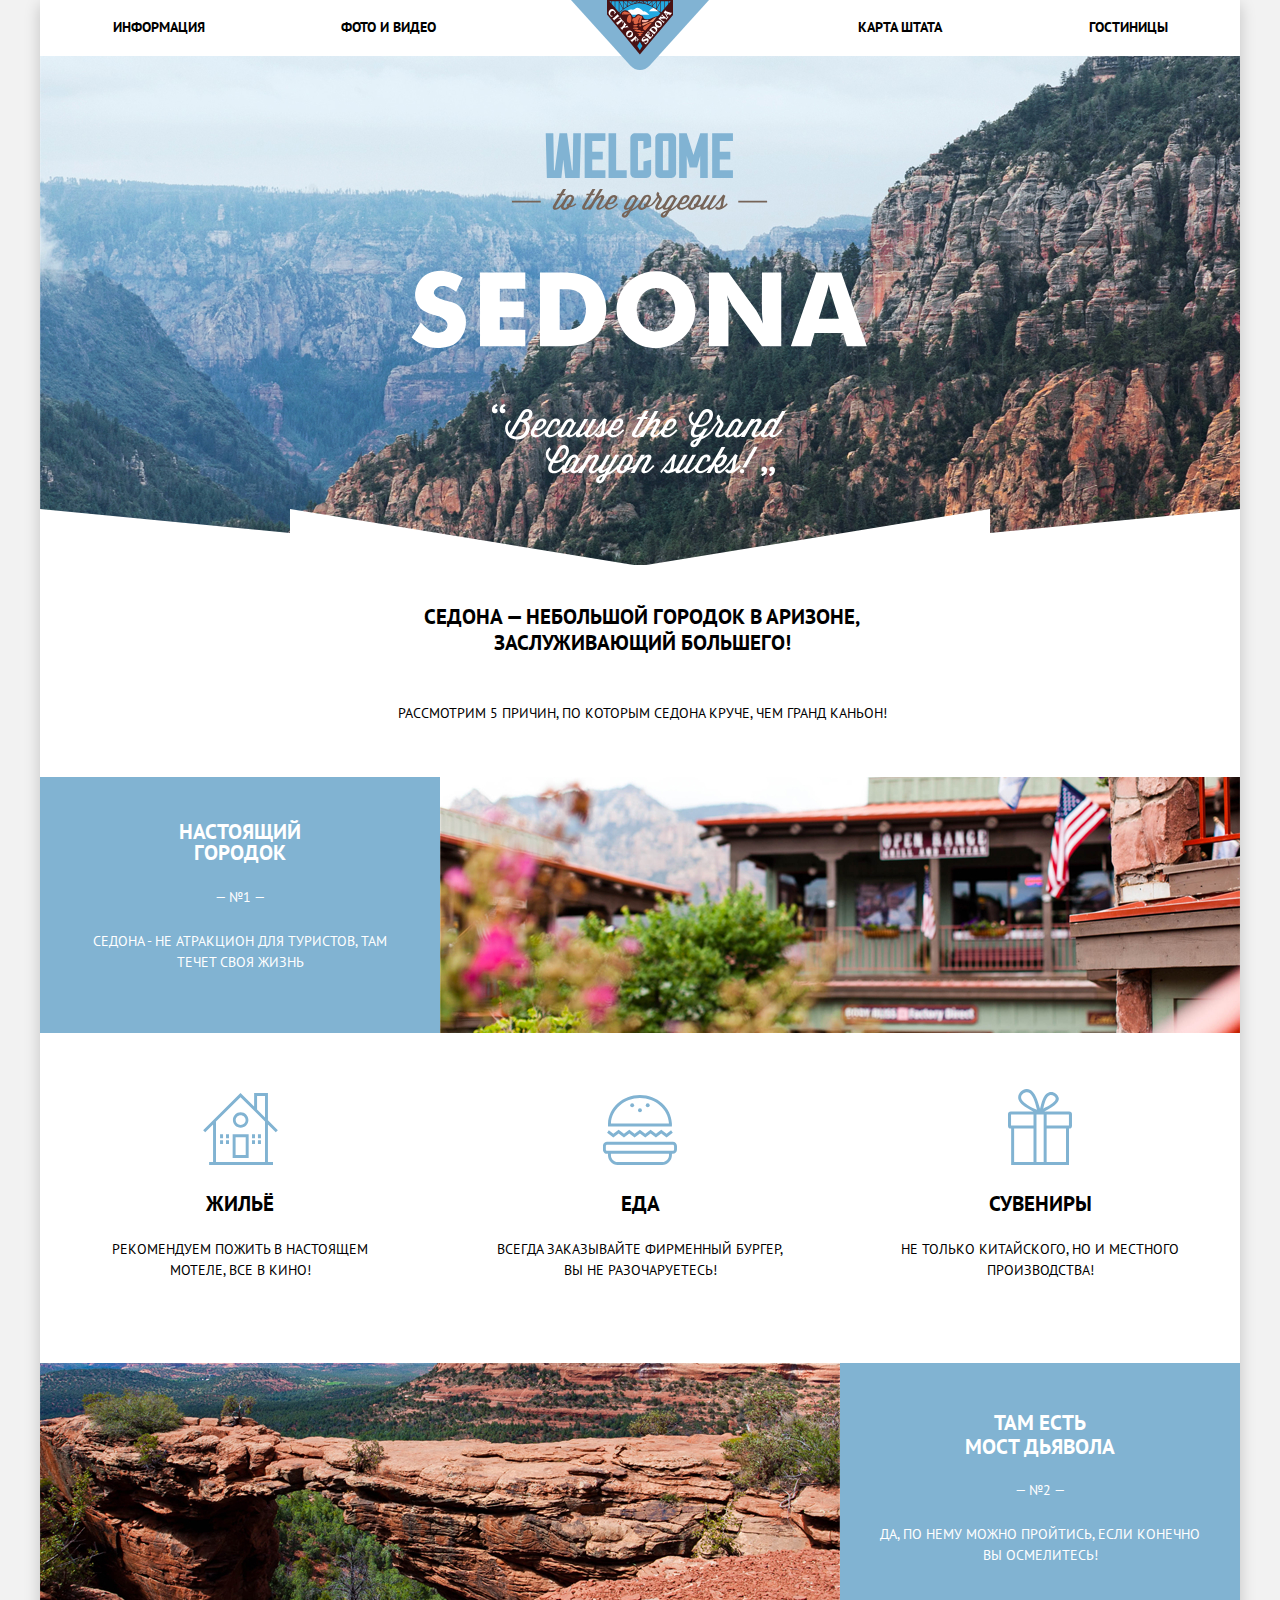
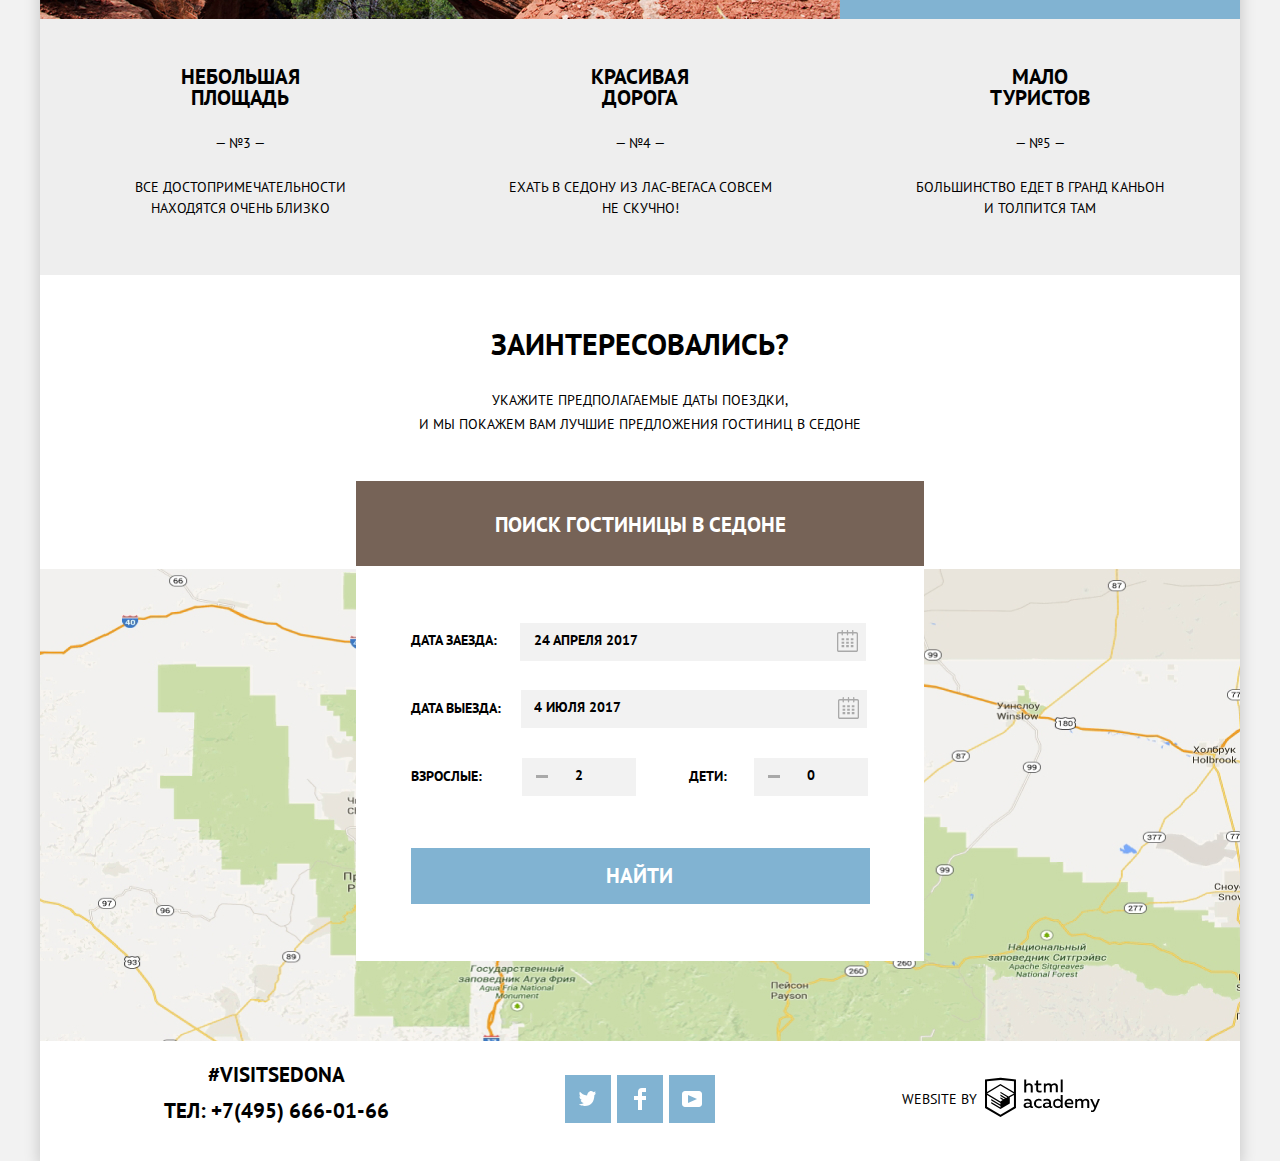
==== index.html @ 22a8b90f "14.07 zashitniy" ====
<!DOCTYPE html>
<html class="page" lang="ru">

<head>
  <meta charset="utf-8">
  <title>HTML Academy: Седона</title>
  <link href="https://fonts.googleapis.com/css2?family=PT+Sans:wght@400;700&display=swap" rel="stylesheet">
  <link href="normalize.css-master/normalize.css" rel="stylesheet">
  <link href="css/style1.css" rel="stylesheet">
</head>

<body class="page-body">
    <header class="main-header">
      <nav class="main-navigation">
        <!-- <div class="main-nav-wrapper"> -->
        <ul class="nav-list">
          <li class="nav-item"><a href="index.html">Информация</a></li>
          <li class="nav-item"><a href="gallery.html">Фото и видео</a></li>
          <li class="nav-item header-item-right"> <a href="map.html">Карта штата</a></li>
          <li class="nav-item header-item-right"><a href="inner.html">Гостиницы</a></li>
        </ul>
        <a class="main-logo"><img src="img/logo-sedona.svg" width="138" height="70" alt="логотип Седоны"></a>
        <!-- </div>s -->
      </nav>
    </header>


    <main class="container">
      <section class="main-image">
        <h1 class="visually-hidden">Баннер</h1>
        <img src="img/intro-welcome.svg" width="457" height="351" alt="Добро пожаловать в Седону">
      </section>
      <section class="reasons">
        <div class="header-of-description">
          <h1>Седона 	&mdash; небольшой городок в Аризоне,<br> заслуживающий большего!</h1>
          <p>Рассмотрим 5 причин, по которым Седона круче, чем Гранд Каньон! </p>
        </div>
        <div class="first-reason">
          <div class="first-reason-describe">
            <h3>Настоящий городок</h3>
            <p>— №1 —</p>
            <p>Седона - не атракцион для туристов, там <br>течет своя жизнь</p>
          </div>
          <img src="img/image1.jpg" width="800" height="256" alt="американский флаг развивается на ветру">
        </div>
        <div class="features">
          <ul class="feature-list">
            <li class=feature-item>
              <div class="feature-house-image">
              </div>
              <h3>Жильё</h3>
              <p>рекомендуем пожить в настоящем<br>мотеле, все в кино!</p>
            </li>
            <li class="feature-item">
              <div class="feature-food-image">
              </div>
              <h3>Еда</h3>
              <p>Всегда заказывайте фирменный бургер,<br> вы не разочаруетесь!</p>
            </li>
            <li class="feature-item">
              <div class="feature-souvenirs-image">
              </div>
              <h3>Сувениры</h3>
              <p>Не только китайского, но и местного<br> производства!</p>
            </li>
          </ul>
        </div>
        <div class="second-reason">
          <img src="img/image2.jpg" width="800" height="256" alt="скалы Седоны">
          <div class="second-reason-describe">
            <h3>Там есть<br>мост дьявола</h3>
            <p>— №2 —</p>
            <p>Да, по нему можно пройтись, если конечно<br>вы осмелитесь!</p>
          </div>
        </div>
        <div class="other-reasons">
          <ul class="list-of-reasons">
            <li class="reason-item">
              <h3>Небольшая<br>площадь</h3>
              <p>— №3 —</p>
              <p>Все достопримечательности<br>находятся очень близко</p>
            </li>
            <li class="reason-item">
              <h3>Красивая<br>дорога</h3>
              <p>— №4 —</p>
              <p>Ехать в седону из Лас-Вегаса совсем<br>не скучно!</p>
            </li>
            <li class="reason-item">
              <h3>Мало<br>туристов</h3>
              <p>— №5 —</p>
              <p>Большинство едет в гранд каньон<br> и толпится там</p>
            </li>
          </ul>
        </div>
      </section>

      <section class="search-of-hotels">
        <div class="header-of-form-section">
          <h2> Заинтересовались?</h2>
          <p>Укажите предполагаемые даты поездки, <br> и мы покажем вам лучшие предложения гостиниц в седоне</p>
        </div>
        <div class="form-wrapper">
        <div class="link-wrapper">
          <button type="button" name="form-opener" class="link1 login-link">Поиск гостиницы в седоне</button>
        </div>
          <form class="searchForm" action="https://echo.htmlacademy.ru" method="get">
            <div class="first-row">
              <label for="check-in">Дата заезда:</label>
              <div class="date-of-check-in">

                <input class="check-in-date" type="text" id="check-in" name="check-in-date" placeholder="24 апреля 2017"
                  required>

                <button  type="button" name="date-of-check-in">
                  <!-- <div class="calendar"> -->
                  <svg xmlns="http://www.w3.org/2000/svg" width="21" height="22" viewBox="0 0 21 22">
                    <path
                      d="M19.251 2.025h-2.845V.648c0-.381-.294-.689-.656-.689-.363 0-.656.308-.656.689v1.377h-3.938V.648c0-.381-.294-.689-.655-.689-.363 0-.657.308-.657.689v1.377H5.906V.648c0-.381-.294-.689-.656-.689-.363 0-.657.308-.657.689v1.377H1.75C.784 2.025 0 2.847 0 3.862v16.302C0 21.179.784 22 1.75 22h17.501c.966 0 1.749-.821 1.749-1.836V3.862c0-1.015-.783-1.837-1.749-1.837zm.437 18.139a.448.448 0 0 1-.437.459H1.75a.45.45 0 0 1-.438-.459V3.862a.45.45 0 0 1 .438-.459h2.844v1.378c0 .381.294.689.657.689.362 0 .656-.308.656-.689V3.403h3.938v1.378c0 .381.294.689.657.689.361 0 .655-.308.655-.689V3.403h3.938v1.378c0 .381.293.689.656.689.362 0 .656-.308.656-.689V3.403h2.845c.241 0 .437.206.437.459v16.302z" />
                    <path
                      d="M4.594 8.225h2.625v2.066H4.594zM4.594 11.668h2.625v2.067H4.594zM4.594 15.112h2.625v2.066H4.594zM9.188 15.112h2.625v2.066H9.188zM9.188 11.668h2.625v2.067H9.188zM9.188 8.225h2.625v2.066H9.188zM13.781 15.112h2.625v2.066h-2.625zM13.781 11.668h2.625v2.067h-2.625zM13.781 8.225h2.625v2.066h-2.625z" />
                  </svg>
                  <!-- </div> -->
                </button>

              </div>
            </div>
            <div class="second-row">
              <label for="check-out">Дата выезда:</label>
              <div class="date-of-check-out">
                <input class="check-out-date" type="text" id="check-out" name="check-out-date" placeholder="4 июля 2017"
                  required>

                <button type="button" name="date-of-check-out">
                  <!-- <div class="calendar"> -->
                  <svg  xmlns="http://www.w3.org/2000/svg" width="21" height="22" viewBox="0 0 21 22" >
                    <path
                      d="M19.251 2.025h-2.845V.648c0-.381-.294-.689-.656-.689-.363 0-.656.308-.656.689v1.377h-3.938V.648c0-.381-.294-.689-.655-.689-.363 0-.657.308-.657.689v1.377H5.906V.648c0-.381-.294-.689-.656-.689-.363 0-.657.308-.657.689v1.377H1.75C.784 2.025 0 2.847 0 3.862v16.302C0 21.179.784 22 1.75 22h17.501c.966 0 1.749-.821 1.749-1.836V3.862c0-1.015-.783-1.837-1.749-1.837zm.437 18.139a.448.448 0 0 1-.437.459H1.75a.45.45 0 0 1-.438-.459V3.862a.45.45 0 0 1 .438-.459h2.844v1.378c0 .381.294.689.657.689.362 0 .656-.308.656-.689V3.403h3.938v1.378c0 .381.294.689.657.689.361 0 .655-.308.655-.689V3.403h3.938v1.378c0 .381.293.689.656.689.362 0 .656-.308.656-.689V3.403h2.845c.241 0 .437.206.437.459v16.302z" />
                    <path
                      d="M4.594 8.225h2.625v2.066H4.594zM4.594 11.668h2.625v2.067H4.594zM4.594 15.112h2.625v2.066H4.594zM9.188 15.112h2.625v2.066H9.188zM9.188 11.668h2.625v2.067H9.188zM9.188 8.225h2.625v2.066H9.188zM13.781 15.112h2.625v2.066h-2.625zM13.781 11.668h2.625v2.067h-2.625zM13.781 8.225h2.625v2.066h-2.625z" />
                  </svg>
                  <!-- </div> -->
                </button>

              </div>
            </div>
            <div class="third-row">
              <div class="adults">
                <label for="number-of-adults">Взрослые:</label>
                <div class="minus-and-plus">
                  <div class="minus">
                  <button type="button">
                  </button>
                </div>
                  <input type="text" id="number-of-adults" name="adults" value="2">
<div class="plus">
                  <button type="button" class="button-plus">
                  </button>
</div>
                </div>
              </div>
              <div class="kids">
                <label for="number-of-kids">Дети:</label>
                <div class="minus-and-plus">
                  <div class="minus">
                  <button type="button">
                  </button>
                </div>
                  <input type="text" id="number-of-kids" name="kids" value="0">
                  <div class="plus">
                  <button type="button">
                  </button>
                </div>
                </div>
              </div>
            </div>
            <div class="button-wrapper">
              <button type="submit">НАЙТИ</button>
            </div>

          </form>
        </div>
      </section>
      <section class="modal modal-map">
        <h2 class="visually-hidden">Как до нас добраться</h2>
          <iframe src="https://www.google.com/maps/embed?pb=!1m18!1m12!1m3!1d418954.49201322166!2d-112.0742621098664!3d34.87928793203793!2m3!1f0!2f0!3f0!3m2!1i1024!2i768!4f13.1!3m3!1m2!1s0x872da132f942b00d%3A0x5548c523fa6c8efd!2z0KHQtdC00L7QvdCwLCDQkNGA0LjQt9C-0L3QsCA4NjMzNiwg0KHQqNCQ!5e0!3m2!1sru!2sru!4v1594552935549!5m2!1sru!2sru"
           width="1200" height="473"
           allowfullscreen
         title="Седона, город в Аризоне"> </iframe>
        <!-- <button class="modal-close" type="button" aria-label="Закрыть"></button> -->
      </section>
    </main>

    <footer class="page-footer main-footer">


      <div class="telephone">
        <a href="#"><p> #VISITSEDONA </p></a>
        тел: <a class="tel" href="tel: +7(495) 666-01-66">+7(495) 666-01-66</a>
      </div>
      <div class="footer-social">
        <ul class="list-of-contacts">
          <li>
            <a class="social-button" href="#">
              <span class="visually-hidden">twitter</span>
              <svg xmlns="http://www.w3.org/2000/svg" xmlns:xlink="http://www.w3.org/1999/xlink" width="17" height="15"
                viewBox="0 0 17 15">
                <path fill="#FFF"
                  d="M10.95.144c1.685-.496 2.984.27 3.577 1.179.673-.231 1.331-.481 2.011-.708a2.345 2.345 0 0 1-.857 1.768c.685.17 1.304-.491 1.304-.491-.169 1-1.006 1.788-1.563 2.024-.231 6.75-3.175 11.217-10.077 11.082h-.446c-.41 0-4.164-.46-4.898-1.887 2.271.196 3.893-.422 4.693-1.177-.96-.3-2.679-.477-2.979-2.95.349.106.564.228 1.19.119C1.705 8.247.374 7.53.448 5.33c.285.328 1.067.536 1.34.472C1.085 5.561-.182 2.442.894.85c1.818 1.854 3.735 3.606 7.152 3.773C8.254 2.33 9.183.793 10.95.144z" />
              </svg>
            </a>
          </li>
          <li>
            <a class="social-button" href="#">
              <span class="visually-hidden">facebook</span>
              <svg xmlns="http://www.w3.org/2000/svg" width="12" height="22" viewBox="0 0 12 22">
                <path fill="#FFF" d="M12 4V0H8a4 4 0 0 0-4 4v4H0v4h4v10h4V12h4V8H8V4h4z" /></svg>
            </a>
          </li>
          <li>
            <a class="social-button" href="#">
              <span class="visually-hidden">YouTube</span>
              <svg xmlns="http://www.w3.org/2000/svg" xmlns:xlink="http://www.w3.org/1999/xlink" width="20" height="16"
                viewBox="0 0 20 16">
                <path fill="#FFF"
                  d="M17 0H3C1.35 0 0 1.35 0 3v10c0 1.65 1.35 3 3 3h14c1.65 0 3-1.35 3-3V3c0-1.65-1.35-3-3-3zM6.027 11.998V4.002L15.014 8l-8.987 3.998z" />
              </svg>
            </a>
          </li>
        </ul>
      </div>
      <div class="from-developer">
        <p>Website by</p>
        <div class="developer">
          <a href="https://htmlacademy.ru/study">
            <svg width="115" height="41"  id="Layer_1" data-name="Layer 1"
              xmlns="http://www.w3.org/2000/svg" viewBox="0 0 108.08 36.85">
              <title>logo-htmlacademy-small1</title>
              <path
                d="M44.61,26.88a2,2,0,0,0,.55-0.1v1.33a3.25,3.25,0,0,1-1.18.21,1.67,1.67,0,0,1-1.67-1,4.84,4.84,0,0,1-3.14,1.08c-1.51,0-2.91-.83-2.91-2.55,0-2.13,2-2.79,3.71-2.79a11.08,11.08,0,0,1,2.17.25v-0.3c0-1-.76-1.77-2.19-1.77a7.42,7.42,0,0,0-3,.64v-1.7a10.21,10.21,0,0,1,3.19-.55c2.36,0,3.81,1.12,3.81,3.65v3a0.54,0.54,0,0,0,.49.59h0.17Zm-6.44-1.13A1.35,1.35,0,0,0,39.63,27h0.11a3.39,3.39,0,0,0,2.41-1V24.58a9.72,9.72,0,0,0-1.81-.21c-1,0-2.16.33-2.16,1.38h0Zm12.36-6.11a5,5,0,0,1,2.57.64V22a4.08,4.08,0,0,0-2.3-.7,2.75,2.75,0,1,0,0,5.49,5,5,0,0,0,2.43-.64v1.71a6.27,6.27,0,0,1-2.76.57A4.21,4.21,0,0,1,46,24.51q0-.21,0-0.41a4.32,4.32,0,0,1,4.18-4.46h0.38Zm12.17,7.24a2,2,0,0,0,.55-0.1v1.33a3.25,3.25,0,0,1-1.18.21,1.67,1.67,0,0,1-1.67-1,4.84,4.84,0,0,1-3.14,1.08c-1.51,0-2.91-.83-2.91-2.55,0-2.13,2-2.79,3.71-2.79a11.08,11.08,0,0,1,2.17.25v-0.3c0-1-.76-1.77-2.19-1.77a7.42,7.42,0,0,0-3,.64v-1.7a10.21,10.21,0,0,1,3.19-.55c2.36,0,3.81,1.12,3.81,3.65v3a0.54,0.54,0,0,0,.49.59h0.17Zm-6.44-1.13A1.35,1.35,0,0,0,57.73,27h0.11a3.39,3.39,0,0,0,2.41-1V24.58a9.72,9.72,0,0,0-1.81-.21c-1.06,0-2.16.33-2.16,1.38h0ZM73,16V28.2H71.35V26.88a3.88,3.88,0,0,1-3.19,1.54,4.4,4.4,0,0,1,0-8.78,3.81,3.81,0,0,1,3,1.3V16H73Zm-4.53,5.22a2.76,2.76,0,1,0,0,5.52A2.86,2.86,0,0,0,71.15,25V23A2.91,2.91,0,0,0,68.49,21.27ZM79,19.64c3.31,0,4.46,2.68,3.92,5.09H76.7c0.21,1.5,1.67,2.11,3.19,2.11a6.11,6.11,0,0,0,2.64-.59v1.6a7.14,7.14,0,0,1-3,.57C77,28.42,74.78,27,74.78,24a4.18,4.18,0,0,1,4-4.39H79Zm0.09,1.54a2.28,2.28,0,0,0-2.44,2.1v0.06H81.3A2,2,0,0,0,79.13,21.18Zm5.73,7V19.87h1.65v1a3.81,3.81,0,0,1,2.78-1.27A2.86,2.86,0,0,1,91.89,21a4.12,4.12,0,0,1,2.91-1.33A3.06,3.06,0,0,1,98,23V28.2h-1.9V23.05a1.59,1.59,0,0,0-1.42-1.75H94.42a2.8,2.8,0,0,0-2.07,1.12V28.2h-1.9V23.05A1.59,1.59,0,0,0,89,21.31H88.8a3,3,0,0,0-2.21,1.29v5.63H84.86Zm21.31-8.33h1.9l-3.91,9.46c-0.9,2.17-2.09,2.86-3.35,2.86a4.76,4.76,0,0,1-1.1-.14V30.46a2.86,2.86,0,0,0,.85.12c0.9,0,1.58-.64,2.07-1.9l0.17-.42-4-8.4h2l2.86,6.29ZM38.73,1.46V6.22a3.81,3.81,0,0,1,2.7-1.14,3.25,3.25,0,0,1,3.44,3.4v5.15H43V8.72a1.81,1.81,0,0,0-1.61-2h-0.3a2.93,2.93,0,0,0-2.32,1.39v5.52h-1.9V1.46h1.9ZM49.94,2.31v3h3V6.91h-3v3.81c0,1.1.5,1.46,1.58,1.46a4.49,4.49,0,0,0,1.69-.33v1.6A6.8,6.8,0,0,1,51,13.8a2.55,2.55,0,0,1-2.86-2.74V6.89H46.58V5.26h1.5V2.74Zm5.4,11.31V5.28H57v1A3.81,3.81,0,0,1,59.77,5a2.86,2.86,0,0,1,2.6,1.33A4.12,4.12,0,0,1,65.28,5,3.06,3.06,0,0,1,68.44,8.4v5.21h-1.9V8.46a1.59,1.59,0,0,0-1.42-1.75H64.89a2.8,2.8,0,0,0-2.07,1.12v5.78h-1.9V8.46A1.59,1.59,0,0,0,59.5,6.71H59.27A3,3,0,0,0,57.06,8v5.63H55.34ZM71.17,1.45H73V13.6H71.17V1.45ZM14.71,0H14.55L0,1.54V28.21l14.55,8.66,14.55-8.66V1.54Zm12.5,27.1L14.55,34.64,1.9,27.12V16.18l12.59,7.5V25L5.86,19.9v1.31l8.68,5.21v1.39L5.87,22.65V24l8.68,5.21,8.75-5.24V18.31L27.2,16V27.12Zm0-12.53-3.48,2-1.6,1L14.51,13v1.31L21,18.23H21l-0.14.09-1,.54-5.37-3.2V17l4.24,2.52-1,.67-3.2-1.9v1.31l2.1,1.24L14.5,22.1,2,14.65,14.51,7.11Zm0-1.32L14.49,5.76,1.91,13.25v-10L14.56,1.92,27.21,3.25v10h0Z"
                transform="translate(0 -0.02)" fill="#231f20" />
            </svg>

          </a>
        </div>
      </div>
    </footer>

  <script>
    var formLink = document.querySelector(".link1");
    var loginPopup = document.querySelector(".searchForm");
    var loginClose = loginPopup.querySelector(".modal-close");
    var loginLogin = loginPopup.querySelector(".check-in-date");
    var loginForm = loginPopup.querySelector(".searchForm");
    var loginPassword = loginPopup.querySelector(".check-out-date");

    var isStorageSupport = true;
    var storage = "";

    try {
      storage = localStorage.getItem("login");
    } catch (err) {
      isStorageSupport = false;
    }

    formLink.addEventListener("click", function (evt) {
      evt.preventDefault();
      loginPopup.classList.add("modal-show");

      if (storage) {
        loginLogin.value = storage;
        loginPassword.focus();
      } else {
        loginLogin.focus();
      }
    });

    loginClose.addEventListener("click", function (evt) {
      evt.preventDefault();
      loginPopup.classList.remove("modal-show");
      loginPopup.classList.remove("modal-error");
    });

    searchForm.addEventListener("submit", function (evt) {
      if (!loginLogin.value || !loginPassword.value) {
        evt.preventDefault();
        loginPopup.classList.remove("modal-error");
        loginPopup.offsetWidth = loginPopup.offsetWidth;
        loginPopup.classList.add("modal-error");
      } else {
        if (isStorageSupport) {
          localStorage.setItem("login", loginLogin.value);
        }
      }
    });

    var mapLink = document.querySelector(".map-image");

    var mapPopup = document.querySelector(".modal-map");
    var mapClose = mapPopup.querySelector(".modal-close");

    mapLink.addEventListener("click", function (evt) {
      evt.preventDefault();
      mapPopup.classList.add("modal-show");
    });

    mapClose.addEventListener("click", function (evt) {
      evt.preventDefault();
      mapPopup.classList.remove("modal-show");
    });

    window.addEventListener("keydown", function (evt) {
      if (evt.keyCode === 27) {
        if (loginPopup.classList.contains("modal-show")) {
          evt.preventDefault();
          loginPopup.classList.remove("modal-show");
          loginPopup.classList.remove("modal-error");
        }
      }
    });
  </script>

</body>

</html>
---- css/style1.css ----
* {
  box-sizing: border-box;
}
*::after {
  box-sizing: border-box;
}
*::before {
  box-sizing: border-box;
}

:root {
  --basic-black: #000000;
  --basic-grey: #333333;
  --basic-blue: #81b3d2;
  --basic-white: #ffffff;
  --background-grey: #eeeeee;
  --basic-brown: #766357;
  --basic-brown-hover: #604e43;
  --push-brown: #503e33;
  --form-chill: #f2f2f2;
  --form-push: #ebebeb;
  --calendar-chill: #a9a9a9;
  --extra-blue: #669ec0;
  --dark-blue: #5496bd;
  --basic-grey: #bdbbbc;
  --icons-of-dir-chill: #cacaca;
  --disabled: #6a6a6a;
}

.page {
  background-color: var(--form-chill);
  height: 100%;
}

/* Global */

body {
  position: relative;
  /* text-align: center; */
  /* width: 1220px; */
  margin: 0 auto;
  /* padding-left: 0px; */
  font-family: "PT Sans", sans-serif;
  font-size: 14px;
  line-height: 24px;
  font-weight: 400px;
  color: var(--basic-black);
  background-color: var(--basic-white);
  background-position: top center;
  background-repeat: no-repeat;
  text-transform: uppercase;
  max-width: 1200px;
  box-shadow: 0px 5px 15px rgba(0, 1, 1, 0.2);
  /* height: 100%; */
}

.visually-hidden {
  position: absolute;
  height: 1px;
  width: 1px;
  overflow: hidden;
  clip: rect(1px 1px 1px 1px); /* IE6, IE7 */
  clip: rect(1px, 1px, 1px, 1px);
  white-space: nowrap; /* added line */
}

ul {
  display: block;
  list-style: none;
  padding: 0;
  margin: 0;
}

a {
  text-decoration: none;
  cursor: pointer;
}

img {
  max-width: 100%;
  height: auto;
}

/* grid*/
/* .page {
  height: 100%;
  width: 1220px;
} */

.page-body {
  min-height: 100%;
  display: grid;
  grid-template-rows: min-content 1fr min-content;
  align-content: start;
  /* height: 100%; */
}

/* Main header */
.main-header {
  padding-top: 14px;
  padding-bottom: 16px;
  position: relative;
  z-index: 1;
}

/* Main navigation */

/* .main-navigation {
  /* display: flex;
  color: var(--basic-white);
  background-color: transparent;
} */

/* .main-navigation-wrapper {
  display: flex;
  width: 100%;
  background-color: var(--basic-white);
} */

.main-logo {
  /*  */
  /* display: flex; */
  position: absolute;
  left: 50%;
  /* left: calc(50% - (138px / 2)); */
  top: 0;
  width: 138px;
  /* height: 30px; */
  transform: translate(-50%);
}

/* container */
/* .container {
  width: 1200px;
  margin: 0 auto;
 padding: 0 auto;
} */

/* .main-navigation .container {
  display: flex;
 } */

/* .main-navigation-wrapper .container {
  display: flex;
  justify-content: space-between;
} */

/* nav-list */
.nav-list {
  display: grid;
  grid-template-columns: minmax(min-content, 228px) minmax(min-content, 1fr) minmax(min-content, 1fr) minmax(min-content, 226px);
  font-size: 14px;
  line-height: 26px;
  color: var(--basic-black);
  font-weight: bold;
  text-align: left;
  padding-left: 73px;
  padding-right: 72px;

}

.header-item-right {
  text-align: right;
}
.nav-list a {
  color: var(--basic-black);
}

.nav-list a:hover,
.nav-list a:focus {
  color: var(--basic-blue);
}
.nav-list a:active {
  opacity: 30%;
  color: var(--basic-black);
}

/* .nav-list-current a:not([href]) {
  background-color: var(--basic-white);
}

.nav-list-current a {
  color: var(--basic-brown);
} */

/* Logo */
.main-image {
  padding-bottom: 73px;
  background-image: url("../img/backgroundphoto.jpg");
  height: 509px;
  background-repeat: no-repeat;
  position: relative;
}
.main-image img {
  margin-top: 77px;
  margin-left: 371px;
  width: 457px;
  height: 351px;
  position: relative;

}

.main-image::before {
  content: "";
  background-image: url("../img/mask1.svg");
  position: absolute;
  bottom: 0px;
  /* top: 1000px; */
  height: 56px;
  width: 1200px;
  left: 0px;
  /* outline: 5px solid red; */
  background-repeat: repeat;
  /* padding-bottom: 0; */
}

/* container*/

.header-of-description {
  /* outline: 5px solid #fff000; */
  text-align: center;
  padding-top: 25px;
  margin-left: 4px;
  /* padding-left: 365px;
  padding-right: 365px; */
  padding-bottom: 38px;
  /* width: 100%; */
  /* min-height: 216px; */
  /* margin: auto; */
}

.header-of-description h1 {
  margin-left: 365px;
  margin-right: 365px;
  line-height: 26px;
  font-size: 21px;


  margin-bottom: 45px;
  font-weight: bold;
}

/* .header-of-description p {

  margin-top: 38px;
} */

/*first-reason*/
.first-reason {


  display: grid;
  grid-template-columns: 1fr 2fr;

}

.first-reason-describe {
  background: var(--basic-blue);
  text-align: center;
  color: var(--basic-white);
  padding-top: 23px;
  padding-bottom: 0px;
}

.first-reason-describe h3 {
  /* padding: auto; */
  /* margin-bottom: 25px; */
  font-size: 21px;
  /* width: 122px; */
  padding-left: 139px;
  padding-right: 139px;
  padding-bottom: 3px;
  line-height: 21px;
}

.first-reason-describe p {
  margin-bottom: 23px;

  /* padding-left: 0; */
  line-height: 21px;
  align-items: center;
  padding-left: 0px;

}

/*features*/

.feature-house-image {
  display: inline-block;
  /* padding-bottom: 60px; */
  background-image: url("../img/icon-1.svg");
  width: 75px;
  min-height: 72px;
  background-repeat: no-repeat;
  vertical-align: 0px;
  /* outline: 5px solid red; */
}

.feature-food-image {
  display: inline-block;
  background-image: url("../img/icon-3.svg");
  width: 75px;
  min-height: 70px;
  background-repeat: no-repeat;
  vertical-align: 0px;
    margin-top: 2px;
}

.feature-souvenirs-image {
  display: inline-block;
  background-image: url("../img/icon-2.svg");
  width: 64px;
  min-height: 77px;
  background-repeat: no-repeat;
  background-position: center;
  vertical-align: 0px;
  margin-top: -5px;
  /* outline: 5px solid red; */
}
.features h3 {
  font-size: 21px;
  line-height: 21px;
}

.features p {
  margin-top: 25px;
  line-height: 21px;
  text-align: center;
  align-items: center;
}

.feature-list {
  display: grid;
  grid-template-columns: 1fr 1fr 1fr;
  justify-content: space-between;
  list-style: none;
}

.feature-item {
  text-align: center;
}


.features {
  padding-bottom: 68px;
  padding-top: 60px;
}

/*second-reason*/
.second-reason {
  display: grid;
  grid-template-columns: 2fr 1fr;
}
.second-reason-describe {
  padding-top: 27px;
  background: var(--basic-blue);
  background: var(--basic-blue);
  text-align: center;
  color: var(--basic-white);

}

.second-reason-describe p {

  margin-bottom: 23px;


  line-height: 21px;
  align-items: center;
  padding-left: 0px;


}
.second-reason-describe h3 {
  text-align: center;

  font-size: 21px;

}

/*other reasons*/
.other-reasons {
  background-color: var(--background-grey);
/* margin-bottom: 0px; */
padding-bottom: 33px;

}
.other-reasons h3 {
  line-height: 21px;
  text-align: center;
  margin-top: 47px;
  /* margin-bottom: 23px;  */
  margin-bottom: 25px;
  font-size: 21px;
}
.other-reasons p {
  text-align: center;
  margin-bottom: 23px;
  line-height: 21px;
}

.list-of-reasons {
  display: grid;
  grid-template-columns: 1fr 1fr 1fr;

  list-style: none;
}

/*form*/
.search-of-hotels {
  text-align: center;
}
.header-of-form-section {
  padding-top: 32px;
  padding-bottom: 31px;

}
.search-of-hotels h2 {
  /* padding-top: 58px; */
  margin-bottom: 32px;
  font-size: 30px;
line-height: 24px;
}



/* .link1 button {
  color: var(--basic-white);
  font-size: 21px;
  font-weight: bold;
  padding-top: 30px;
  padding-bottom: 30px;
  padding-right: 145px;
  padding-left: 145px;
  background-color: var(--basic-brown);
  outline: 5px solid red;
} */

.form-wrapper {
  position: relative;
  width: 568px;
  margin: 0 auto;

}



.link1 {
font-style: normal;
  display: inline-block;
  font-weight: bold;
background-color: var(--basic-brown);
  /* width: 100%; */
color: var(--basic-white);
  /* vertical-align: 30px; */
font-family: inherit;
  text-transform: uppercase;
  font-size: 21px;
line-height: 26px;
border: none;

text-align: center;
/* padding-right: 150px;
padding-left: 150px;
padding-top: 30px;
padding-bottom: 30px; */
width: 568px;
height: 88px;
}

.searchForm {
  min-height: 395px;
  background-color: var(--basic-white);
  position: absolute;
  padding-top: 57px;
  width: 100%;
  padding-left: 55px;
  padding-right: 55px;
  padding-bottom: 53px;
  top: 85px;
  transform: translateX(-50%);
  left: 50%;
  z-index: 1;
  /* display: none; */
}

.modal-show {
  display: block;
  /* animation: bounce 0.6s; */
}
.modal-error {
  animation: shake 0.6s;
}

.first-row {
  display: flex;
}

.first-row label {
  font-weight: bold;
  margin-right: 23px;
  padding-top: 5px;
}
.date-of-check-in {
  background-color: var(--form-chill);
  width: 346px;
  height: 38px;
  /* outline: 5px solid #fff000; */
  display: flex;
  border: 2px solid transparent;
  padding-bottom: 4px;
  padding-left: 10px;
  padding-right: 6px;
  justify-content: space-between;
}
.date-of-check-in input {
  background-color: inherit;
  outline: none;
  border: none;
  flex-grow: 1;
  font-weight: bold;
  font-size: 14px;
  color: var(--basic-black);
  text-transform: uppercase;

  box-sizing: border-box;
}
.date-of-check-in input::-webkit-input-placeholder {
  color: var(--basic-black);
}
.date-of-check-in input::-moz-placeholder {
  color: var(--basic-black);
} /* Firefox 19+ */
.date-of-check-in input:-moz-placeholder {
  color: var(--basic-black);
} /* Firefox 18- */
.date-of-check-in input:-ms-input-placeholder {
  color: var(--basic-black);
}

.date-of-check-in:hover {
  background: var(--form-push);
}

.date-of-check-in:focus-within {
  background: var(--basic-white);
  border: 2px solid #e5e5e5;
  box-sizing: border-box;
}

.second-row {
  display: flex;
}
.second-row label {
  margin-top: 28px;
  margin-right: 20px;
  padding-top: 7px;
  font-weight: bold;
}

.date-of-check-out {
  background-color: var(--form-chill);
  width: 346px;
  height: 38px;
  display: flex;
  border: 2px solid transparent;
  padding-bottom: 3px;
  padding-left: 9px;
  margin-top: 29px;
  padding-right: 6px;
  /* padding-top: 5px; */
  justify-content: space-between;
}
.date-of-check-out input {
  /* background-color: var(--form-chill); */
  background-color: inherit;
  outline: none;
  border: none;
  flex-grow: 1;
  font-weight: bold;
  text-transform: uppercase;
}
.date-of-check-out input::-webkit-input-placeholder {
  color: var(--basic-black);
}
.date-of-check-out input::-moz-placeholder {
  color: var(--basic-black);
} /* Firefox 19+ */
.date-of-check-out input:-moz-placeholder {
  color: var(--basic-black);
} /* Firefox 18- */
.date-of-check-out input:-ms-input-placeholder {
  color: var(--basic-black);
}

.date-of-check-out:hover {
  background: var(--form-push);
}
.date-of-check-out:focus-within {
  background: var(--basic-white);
  border: 2px solid #e5e5e5;
  box-sizing: border-box;
}

.third-row {
  display: flex;
  justify-content: space-between;
  margin-top: 30px;
}

.adults {
  display: flex;
  flex-basis: 50%;
  margin-right: 58px;
}
.adults label {
  margin-right: 18px;
  padding-top: 6px;

  padding-right: 22px;
  font-weight: bold;
}

.minus-and-plus {
  background-color: var(--form-chill);
  display: flex;
  width: 114px;
  height: 38px;

}

.minus-and-plus input {
  outline: none;
  border: none;
  height: 100%;
  width: 100%;
  background-color: transparent;
  font-weight: bold;
  text-align: center;
  padding-bottom: 5px;
  width: 36px;
}

.minus-and-plus button {
  border: none;
  width: 39px;
  height: 100%;
  cursor: pointer;
  outline: none;
  flex-shrink: 0;
  padding: 0;
  /* background: url("../img/union.svg") 50% no-repeat; */
}

.minus button {
  border: none;
  width: 39px;
  height: 100%;
  cursor: pointer;
  outline: none;
  flex-shrink: 0;
  padding: 0;
  /* background: url("../img/union.svg") 50% no-repeat; */
  background: url("../img/minus.svg") 50% no-repeat;
}

.plus button {
  border: none;
  width: 39px;
  height: 100%;
  cursor: pointer;
  outline: none;
  flex-shrink: 0;
  padding: 0;
  background: url("../img/union.svg") 50% no-repeat;
  margin-right: 0px;
}
.minus button:hover,
.minus button:focus {
background: url("../img/minusHover.svg") 50% no-repeat;
}

.minus button:active {
  background: url("../img/minusActive.svg") 50% no-repeat;
}

.plus button:hover,
.plus button:focus {
  background: url("../img/unionHover.svg") 50% no-repeat;
}
.plus button:active {
background: url("../img/unionActive.svg") 50% no-repeat;
}
.minus-wrapper {
  /* width: 410px; */
  height: 38px;
  outline: none;
  border: none;
  padding-left: 14px;
  padding-right: 13px;

  position: relative;
}

.kids {
  display: flex;
  flex-basis: 50%;
}
.kids label {
  /* margin-right: 8px; */
  margin-right: 27px;
  font-weight: bold;
  text-align: center;
  align-items: center;
  padding-top: 6px;
  margin-left: -5px;
}

.plus-wrapper {

  /* width: 410px; */
  height: 38px;
  outline: none;
  border: none;
  /* padding-left: 14px; */
  /* padding-right: 20px; */

  position: relative;
}
/* .plus-wrapper {
  background-image: url("../img/Union.svg");
  background-repeat: no-repeat;
  position: absolute;
  top:  -4px;
  left: 0px;
}
.plus-wrapper:hover,
.plus-wrapper:focus {
  fill: var(--basic-black);
} */
.plus-wrapper::before {

  content: "";
  width: 3px;
  height: 11px;
  position: absolute;
  background-color: var(--calendar-chill);
  top: 13px;
  left: 12px;
  cursor: pointer;
  /* outline: 5px solid red; */
}

.plus-wrapper:hover::before,
.plus-wrapper:focus::before {
  background-color: var(--basic-black);
}
.plus-wrapper:active::before {
  background-color: var(--basic-blue);
}


.link1:hover,
.link1:focus {
  background-color: var(--basic-brown-hover);
  color: var(--basic-white);
  outline: none;
}

.link1:active {
  background-color: var(--push-brown);
  color: rgba(255, 255, 255, 0.3);
  outline: none;
  border: none;
}
/*inputs*/

.date-of-check-out,
.date-of-check-in,
.date-of-check-in button,
.date-of-check-out button {
  position: relative;
}

.date-of-check-in button,
.date-of-check-out button {
  border: 0;
  outline: none;
  cursor: pointer;
  width: 21px;
  height: 23px;
  background: none;
  margin-left: 0;
  padding: 0;
  fill: var(--calendar-chill);
  margin-top: 5px;
}



/*buttons*/

.date-of-check-in button:hover,
.date-of-check-out button:hover,
.date-of-check-in button:focus,
.date-of-check-out button:focus {
  fill: var(--basic-black);
}

.date-of-check-in button:active,
.date-of-check-out button:active {
  fill: var(--basic-blue);
}

.button-wrapper button[type="submit"] {
  background-color: var(--basic-blue);
  color: var(--basic-white);
align-items: center;
  cursor: pointer;
  font-family: inherit;
  padding-right: 197px;
  /* margin-left: 55px; */
  margin-right: 55px;
  padding-left: 195px;
  padding-top: 16px;
  padding-bottom: 16px;
text-align: center;
  border: 0;
  outline: none;
  font-weight: bold;
  font-size: 21px;
  margin-top: 52px;
  /* outline: 5px solid #fff000; */
}

.button-wrapper button[type="submit"]:hover,
.button-wrapper button[type="submit"]:focus {
  background-color: var(--extra-blue);
  color: var(--basic-white);
}

.button-wrapper button[type="submit"]:active {
  background-color: var(--dark-blue);
  color: rgba(255, 255, 255, 0.3);
}

/* map */

.modal {

  /* position: fixed;
  top: 0;
  right: 0;
  bottom: 0;
  left: 0;
  display: none;

  margin: auto; */
  /* color: var(--basic-black); */
  /* background-color: var(--basic-extra-light); */
  /* background-image: url("img/pattern-light.jpg"); */
  background-position: 0 0;
  background-repeat: no-repeat;
  /* box-shadow: 0 30px 50px rgba(0, 0, 0, 0.7); */
}
.modal-map {
  background-image: url("../img/map.jpg");
  width: 100%;
  /* height: 475px; */
  /* position: absolute; */
  /* top:  2245px; */
  /* bottom: 0; */
z-index: 0;
}

/* .modal-map img {
  display: block;
} */

.modal-map iframe {
  border: none;
  width: 100%;
  height: 585px;
  position: relative;
  bottom: 3px;
  /* z-index: 2; */
  /* display: none; */
  border: none;
}
/* Modal close */

/* .modal-close {
  position: absolute;
  top: 0;
  right: -34px;
  width: 22px;
  height: 22px;
  background-color: transparent;
  border: 0;
  cursor: pointer;
}

.modal-close::before,
.modal-close::after {
  content: "";
  position: absolute;
  top: 10px;
  left: 2px;
  width: 19px;
  height: 3px;
  background-color: var(--basic-black);
}

.modal-close::before {
  transform: rotate(45deg);
}

.modal-close::after {
  transform: rotate(-45deg);
} */

/* footer*/

.main-footer {
  padding-top: 0px;
  padding-right: 130px;
  padding-left: 124px;
  display: flex;
  justify-content: space-between;
  /* outline: 5px solid red; */
  padding-bottom: 36px;
}

.page-footer {
  position: absolute;
bottom: 0;
left: 0;
background-color: var(--basic-white);
width: 100%;
}



.telephone {
  /* margin-top: 23px; */
  /* width: 320px; */
  text-align: center;
  font-weight: bold;
  /* padding-top: 23px; */
  font-size: 21px;
  line-height: 26px;
}

.telephone p {
  margin-bottom: 10px;
}

.telephone a {
  /* margin-top: 9px; */
  color: var(--basic-black);
}

.telephone a:hover,
.telephone a:focus {
  color: var(--basic-blue);
}

.telephone a:active {
  color: var(--basic-black);
  opacity: 0.3;
}

.footer-social ul {
  display: flex;
  flex-wrap: wrap;
  justify-content: space-between;
  /* min-width: 150px; */
  /* margin: 36px auto; */
  /* margin: auto; */
  /* padding-top: 36px; */
  list-style: none;
  margin-right: 18px;
}

.footer-social li {
  margin-top: 34px;
  display: flex;
  margin-left: 6px;
  justify-content: space-between;
}

/* .footer-social a {
  background-image: url("../")
} */

.social-button {
  display: flex;
  align-items: center;
  justify-content: center;
  width: 46px;
  height: 48px;
  background-color: var(--basic-blue);
  color: inherit;
}

.social-button:hover,
.social-button:focus {
  background-color: var(--extra-blue);
}
.social-button:active {
  background-color: var(--dark-blue);
}
.social-button:active path {
  opacity: 30%;
}

.from-developer {
  display: flex;
  /* align-items: center;
  justify-content: center; */
  /* padding-top: 36px; */
  margin-top: 32px;
  margin-right: 10px;
}
.developer {
  max-width: 150px;
  margin-left: 8px;
  margin-top:4px;
  /* outline: 5px solid #fff000; */
}
.developer path {
  fill: var(--basic-black);
}

.developer:hover path,
.developer:focus path {
  fill: var(--dark-blue);
}

.developer:active path {
  opacity: 30%;
}

/*inner.html */

.backgroundphoto-filter {
  background-image: url("../img/background.png");
  /* width: 11500px; */
  background-size:  100%;
  /* height: 217px; */
  padding-top: 26px;

  padding-left: 71px;
  padding-right: 73px;
  /* padding-bottom: 32.5px; */
  background-repeat: no-repeat;
}

.filter-section {

  outline: 5px solid red;
}

.filter-content form {
  display: grid;
  grid-template-columns: min-content 1fr auto;
  color: var(--basic-white);
}

.first-column legend {
  /* outline: 5px solid #fff000; */
  /* padding-right: 117px; */
  margin-right: 113px;
  font-weight: bold;
  font-size: 16px;
  line-height: 21px;
  margin-bottom: 26px;
}


.first-column li {
  font-weight: normal;
  font-size: 14px;
  line-height: 21px;
  margin-left: 1px;
  margin-bottom: 1px;
}

.second-column li {
  margin-left: 3px;
  margin-bottom: 2px;
}

.price-range {
  /*  */
  display: flex;
  /* border: 2px solid #FFFFFF; */
  border: 2px solid #ffffff;
  box-sizing: border-box;
  border-radius: 2px;
  width: 317px;
  height: 36px;
  position: relative;
  text-align: center;
  align-items: center;
  /* justify-content: space-around; */

  /* outline: 5px solid red; */
  /* padding-left: 67px; */
  padding-bottom: 4px;
  padding-right: 0;
  align-items: center;
text-align: center;
/* padding-right: 67px; */
justify-content: space-between;

}
.start-price {
  display: flex;
  width: 155px;
height: 21px;
  padding-left: 67px;
  /* outline: 5px solid red; */
/* padding: 0; */
font-size: 14px;
line-height: 21px;
align-items: center;
text-align: center;
  /* margin-left: 67px; */
}
.price-range input {

  display: flex;
  flex-grow: 0;
  margin-left: 3px;
  font-size: 14px;
line-height: 21px;
}
.finish-price {
  width: 150px;
height: 21px;
  display: flex;
  /* margin-left: 180px; */
  /* outline: 5px solid red; */
  font-size: 14px;
  line-height: 21px;
  padding-left: 49px;
  /* padding-left: -80px; */
}
.price-range label:first-child::before {
  content: "";
  width: 2px;
  height: 22px;
  position: absolute;
  background-color: white;
  left: 157.5px;
  bottom: 5px;
}
.price-range input {
  color: var(--basic-white);
  display: flex;
  background-color: transparent;
  border-radius: 2px solid transparent;
  box-sizing: border-box transparent;
  border: transparent;
  padding: 0;
}
.price-range input:hover,
.price-range input:focus {
  box-sizing: border-box;
  display: flex;
  border: none;
  outline: none;
  border-radius: 2px;
}

.range-controls {
  position: relative;
  margin-bottom: 15px;
  padding-top: 20px;
  padding-right: 0px;
  padding-left: 0px;

  border-radius: 5px;
}

.range-controls .scale {
  height: 2px;
  background-color: rgba(255, 255, 255, 0.3);
  mix-blend-mode: normal;

}

.range-controls .bar {
  width: 85%;
  height: 2px;
  background-color: rgba(255, 255, 255, 1);
}

.range-controls .toggle {
  position: absolute;
  top: 10px;
  left: 0px;
  width: 19px;
  height: 19px;
  padding: 0;
  border: 8px solid #ffffff;
  background-color: #ababab;
  border-radius: 50%;
  box-shadow: 0 2px 1px 0 #cfcfcf;
  cursor: pointer;
}

.range-controls .toggle:hover,
.range-controls .toggle:focus {
  top: 8px;
  border: 9px solid #ffffff;
  width: 24px;
  height: 24px;
}
.range-controls .toggle-min {
  left: 0px;
}

.range-controls .toggle-max {
  left: 255px;
}
.third-column legend {
  margin-bottom: 11px;
  font-weight: bold;
  font-size: 16px;
  line-height: 21px;
  color: var(--basic-white);
}
.filter-content button {
  padding: 7px 28px 10px 36px;
  border: 2px solid #ffffff;
  box-sizing: border-box;
  border-radius: 2px;
  margin-left: 85px;
  margin-top: 18px;
  color: var(--basic-white);
  background-color: transparent;
  text-transform: uppercase;
  cursor: pointer;
  outline: none;
  text-align: center;
  /* ; */
  /* outline: 5px solid red; */
}

.filter-content button:hover,
.filter-content button:focus {
  background: var(--basic-white);
  color: var(--basic-black);
}
.filter-content button:active {
  outline: none;
  border-color: transparent;
  border: 2px solid #ffffff;
}


.third-column {
  margin-top: 0;
}

/* filters */

.filter-section fieldset {
  justify-content: space-around;
  align-content: space-around;
  padding: 0;

  margin: 0;

  border: none;
}

.filter-option label {
  /* position: relative; */
  display: flex;
  cursor: pointer;
  user-select: none;
  margin-bottom: 23px;
}

.filter-section ul {
  list-style: none;
  /* margin-bottom: 32px; */
}

.checkbox-square:after {
  content: "";
  position: absolute;
  display: none;

}

.filter-input-checkbox:checked ~  .filter-label .checkbox-square:after {
  display: block;
}
.filter-input-checkbox:checked ~  .filter-label .checkbox-square {
  background-image: url("../img/shapeChecked.svg");
}
.filter-option label .checkbox-square:after {
  background-image: url("../img/checkbox-on.svg");
  width: 25px;
  height: 23px;

}

.checkbox-square:after {
  content: "";
  position: absolute;
  display: none;
}


.checkbox-square {
  background-image: url("../img/checkbox-off.svg");
  display: flex;
  width: 23px;
  height: 23px;
  position: relative;
  margin-right: 18px;
  /* margin-bottom: 20px; */
}



.filter-input-checkbox:disabled ~ .filter-label {
  opacity: 0.3;
}
.filter-input-checkbox:disabled ~ .filter-label .checkbox-square {
  background-image: url("../img/checkbox-off-disabled.svg");
  width: 23px;
  height: 23px;
}


.filter-input-checkbox:not(:disabled) ~ .filter-label:hover .checkbox-square,
.filter-input-checkbox:not(:disabled) ~ .filter-label:focus .checkbox-square {
  transform: scale(1.2);
}
.filter-input-checkbox:not(:disabled) ~ .filter-label:hover,
.filter-input-checkbox:not(:disabled) ~ .filter-label:focus {
  color: var(--basic-blue);
}

.founded {
  font-weight: 700px;
  font-size: 21px;
  margin-bottom:
}

.sorting-section {
  display: flex;
  justify-content: space-between;
  /* outline: 5px solid red; */
  padding-left: 73px;
line-height: 26px;
  /* height: 87px; */
  padding-right: 73px;
  padding-top: 14px;
  padding-bottom: 5px;
}

.sorting {
  outline: 5px solid red;
  display: flex;
  justify-content: flex-start;
  margin-bottom: 5px;
}

.sorting p {
  /* margin-top: 29px; */
  font-size: 21px;
  font-weight: bold;
  /* padding-bottom: 5px; */
}

.sorting h3 {
  font-size: 12px;
  margin-left: 47px;
  margin-top: 23px;
  /* padding-top: 8px; */
  margin-right: 40px;
  /* margin-top: 3px; */
  font-size: 12px;
  font-weight: normal;
  line-height: 18px;
  /*  */
}

.sorting a {
  outline: 5px solid red;
  color: var(--basic-grey);
  border-bottom: 1px dashed var(--basic-blue);

  /* padding: 0 auto; */
  /* width: 50px; */
  height: 18px;
  /* margin-top: 32px; */
  margin-right: 33px;
  margin-top: 25px;
  line-height: 18px;
  font-size: 12px;
}

.sorting a:hover,
.sorting a:focus {
  color: var(--basic-blue);
  border-bottom: 1px dashed var(--basic-blue);
}

.sorting a:active {
  color: var(--basic-black);
  border: none;
}
.buttons-of-dir {
  margin-top: 25px;
  /* margin-left: 4px; */
}
.buttons-of-dir a {
  border: none;
  outline: none;
  background-color: inherit;
  cursor: pointer;
  padding-left: 8px;
}

.buttons-of-dir path {
  fill: var(--icons-of-dir-chill);
}
.buttons-of-dir path:hover,
.buttons-of-dir path:focus {
  fill: var(--basic-black);
}
.buttons-of-dir path:active {
  fill: var(--basic-blue);
}


.cards {
  display: flex;
  padding-left: 72px;
  padding-right: 72px;
  padding-top: 24px;
  padding-bottom: 30px;
  justify-content: space-between;
  border-bottom: 1px solid #e5e5e5;
}
.first-card {
  border-top: 1px solid #e5e5e5;
}
.left-angle {
  display: flex;
}

.amara {
  background-image: url("../img/amara.jpg");
  width: 135px;
  height: 90px;
  margin-top: 6px;
}
.desert {
  background-image: url("../img/desert.jpg");
  width: 135px;
  height: 90px;
  margin-top: 6px;

}
.villas {
  background-image: url("../img/villas.jpg");
  width: 135px;
  height: 90px;
  margin-top: 6px;
}
.full-info {
  margin-left: 29px;
}
.name-of-the-hotel {
  display: flex;
  /* outline: 5px solid #fff000; */
  margin: 0;
  font-size: 21px;
line-height: 26px;
  text-transform: uppercase;
}

.hotel-info {
  display: flex;
  font-size: 14px;
line-height: 21px;
margin-top: 7px;
margin-bottom: 15px;
}

.price {
  margin-left: 1px;
  margin-top: 200px;
}
.card1 p {
  padding-right: 40px;
  /* outline: 5px solid red; */
}

.hotel-info p {
  margin: 0;
}
.card2 p {
  /* margin-top: 7px; */
  margin-right: 63px;
}
/* .card2 h3 {
margin-top: 24px;
margin-left: 1px;
} */
.card3 p {

  margin-right: 20px;

}

.buttons {
  display: flex;
  font-weight: normal;
}
.button-details {
  background-color: var(--basic-blue);
  color: var(--basic-white);
  margin-right: 6px;
  /* outline: 5px solid #fff000; */
  font-weight: bold;
  font-size: 14px;
  font-weight: bold;
  line-height: 21px;
  padding-left: 16px;
  padding-right: 17px;
  padding-top: 3px;
  padding-bottom: 2px;

  /* text-align: center; */
  /* margin-top: 4px; */
}

.rate-wrapper {
  display: flex;
  flex-direction: column;
  /* align-items: flex-start; */
  justify-content: space-between;
  /* align-self: flex-end; */
  /* padding-top: 0; */
}

.stars {
  padding-top:4px;
  display: flex;
  justify-content:flex-end;
}

.stars img {
  margin-left: 5px;
}

.rate p {
  padding-left: 15px;
  padding-right: 12px;
margin-top: 47px;

  background-color: var(--form-chill);
  color: #666666;
  text-transform: uppercase;
margin-bottom: 0;
}
.button-details:hover,
.button-details:focus {
  background-color: var(--extra-blue);
  color: var(--basic-white);
}

.button-details:active {
  background-color: var(--dark-blue);
  color: rgba(255, 255, 255, 0.3);
}

.button-book {
  background-color: var(--basic-brown);
  color: var(--basic-white);
  padding: 3px 18px 3px 16px;
  font-weight: bold;
  font-size: 14px;
    line-height: 21px;
}

.button-book:hover,
.button-book:focus {
  background-color: var(--basic-brown-hover);
  color: var(--basic-white);
}

.button-book:active {
  background-color: var(--push-brown);
  color: rgba(255, 255, 255, 0.3);
}

.name-of-the-hotel {
  color: var(--basic-black);
}

.name-of-the-hotel:hover,
.name-of-the-hotel:focus {
  color: var(--basic-blue);
}

.name-of-the-hotel:active {
  color: rgba(0, 0, 0, 0.3);
}
.current a {
  color: var(--basic-brown);
}

.current path {
  fill: var(--basic-blue);
}

.sorting .current {
  color: var(--basic-blue);
  border: none;
}
@keyframes bounce {
  0% {
    transform: translateY(-2000px);
  }

  70% {
    transform: translateY(30px);
  }

  90% {
    transform: translateY(-10px);
  }

  100% {
    transform: translateY(0);
  }
}
@keyframes shake {
  0%,
  100% {
    transform: translateX(0);
  }

  10%,
  30%,
  50%,
  70%,
  90% {
    transform: translateX(-10px);
  }

  20%,
  40%,
  60%,
  80% {
    transform: translateX(10px);
  }
}
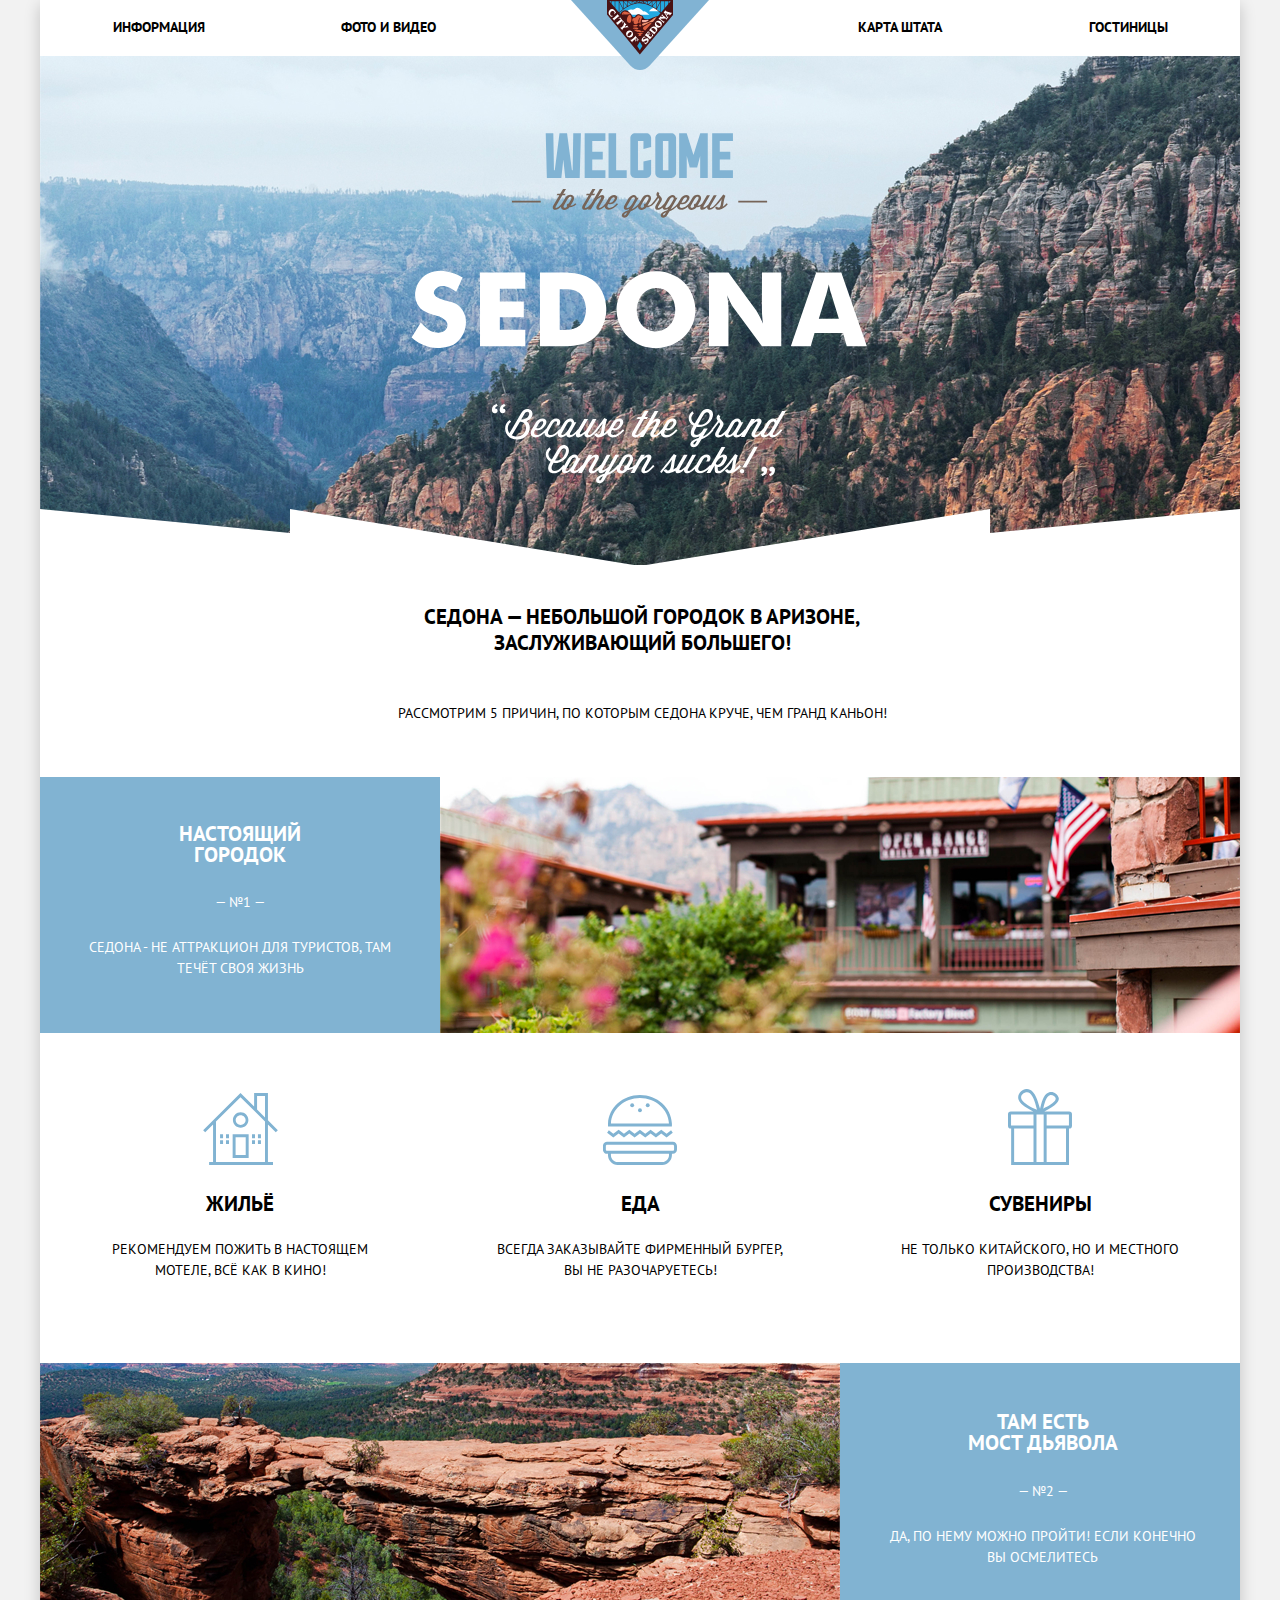
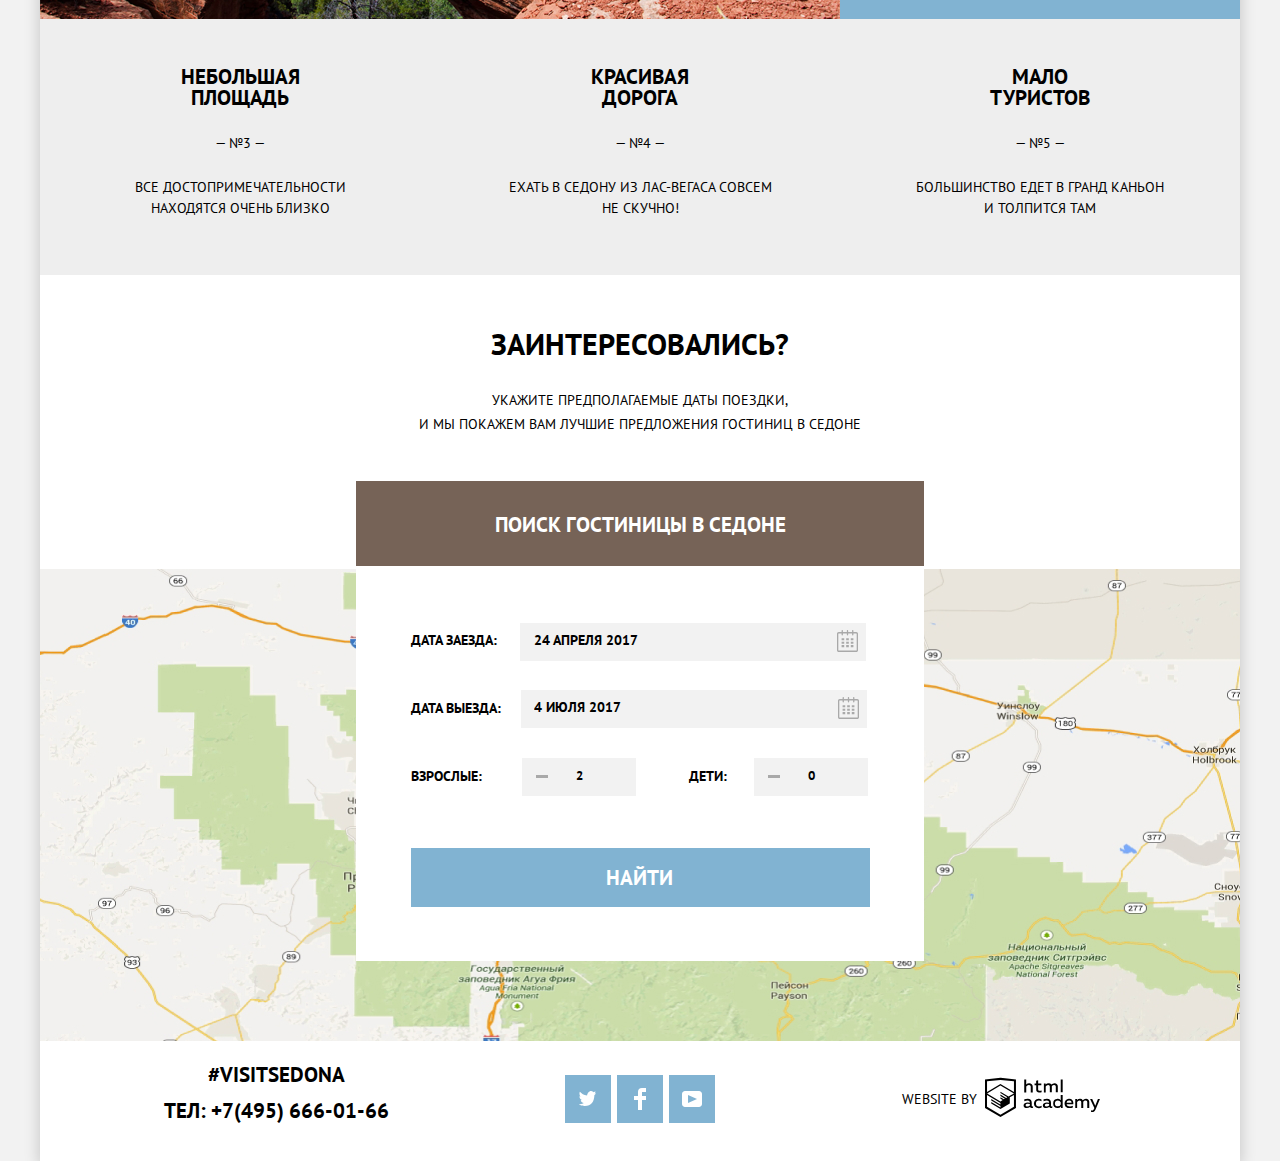
==== commit 45d68fec: "защита2" ====
--- a/index.html
+++ b/index.html
@@ -5,22 +5,21 @@
   <meta charset="utf-8">
   <title>HTML Academy: Седона</title>
   <link href="https://fonts.googleapis.com/css2?family=PT+Sans:wght@400;700&display=swap" rel="stylesheet">
-  <link href="normalize.css-master/normalize.css" rel="stylesheet">
+  <link href="normalize.css" rel="stylesheet">
   <link href="css/style1.css" rel="stylesheet">
 </head>
 
 <body class="page-body">
     <header class="main-header">
       <nav class="main-navigation">
-        <!-- <div class="main-nav-wrapper"> -->
         <ul class="nav-list">
-          <li class="nav-item"><a href="index.html">Информация</a></li>
+          <li class="nav-item">Информация</a></li>
           <li class="nav-item"><a href="gallery.html">Фото и видео</a></li>
           <li class="nav-item header-item-right"> <a href="map.html">Карта штата</a></li>
           <li class="nav-item header-item-right"><a href="inner.html">Гостиницы</a></li>
         </ul>
         <a class="main-logo"><img src="img/logo-sedona.svg" width="138" height="70" alt="логотип Седоны"></a>
-        <!-- </div>s -->
+
       </nav>
     </header>
 
@@ -39,7 +38,7 @@
           <div class="first-reason-describe">
             <h3>Настоящий городок</h3>
             <p>— №1 —</p>
-            <p>Седона - не атракцион для туристов, там <br>течет своя жизнь</p>
+            <p>Седона - не аттракцион для туристов, там<br>течёт своя жизнь</p>
           </div>
           <img src="img/image1.jpg" width="800" height="256" alt="американский флаг развивается на ветру">
         </div>
@@ -49,7 +48,7 @@
               <div class="feature-house-image">
               </div>
               <h3>Жильё</h3>
-              <p>рекомендуем пожить в настоящем<br>мотеле, все в кино!</p>
+              <p>Рекомендуем пожить в настоящем<br>мотеле, всё как в кино!</p>
             </li>
             <li class="feature-item">
               <div class="feature-food-image">
@@ -70,7 +69,7 @@
           <div class="second-reason-describe">
             <h3>Там есть<br>мост дьявола</h3>
             <p>— №2 —</p>
-            <p>Да, по нему можно пройтись, если конечно<br>вы осмелитесь!</p>
+            <p>Да, по нему можно пройти! если конечно<br>вы осмелитесь</p>
           </div>
         </div>
         <div class="other-reasons">
@@ -112,14 +111,13 @@
                   required>
 
                 <button  type="button" name="date-of-check-in">
-                  <!-- <div class="calendar"> -->
                   <svg xmlns="http://www.w3.org/2000/svg" width="21" height="22" viewBox="0 0 21 22">
                     <path
                       d="M19.251 2.025h-2.845V.648c0-.381-.294-.689-.656-.689-.363 0-.656.308-.656.689v1.377h-3.938V.648c0-.381-.294-.689-.655-.689-.363 0-.657.308-.657.689v1.377H5.906V.648c0-.381-.294-.689-.656-.689-.363 0-.657.308-.657.689v1.377H1.75C.784 2.025 0 2.847 0 3.862v16.302C0 21.179.784 22 1.75 22h17.501c.966 0 1.749-.821 1.749-1.836V3.862c0-1.015-.783-1.837-1.749-1.837zm.437 18.139a.448.448 0 0 1-.437.459H1.75a.45.45 0 0 1-.438-.459V3.862a.45.45 0 0 1 .438-.459h2.844v1.378c0 .381.294.689.657.689.362 0 .656-.308.656-.689V3.403h3.938v1.378c0 .381.294.689.657.689.361 0 .655-.308.655-.689V3.403h3.938v1.378c0 .381.293.689.656.689.362 0 .656-.308.656-.689V3.403h2.845c.241 0 .437.206.437.459v16.302z" />
                     <path
                       d="M4.594 8.225h2.625v2.066H4.594zM4.594 11.668h2.625v2.067H4.594zM4.594 15.112h2.625v2.066H4.594zM9.188 15.112h2.625v2.066H9.188zM9.188 11.668h2.625v2.067H9.188zM9.188 8.225h2.625v2.066H9.188zM13.781 15.112h2.625v2.066h-2.625zM13.781 11.668h2.625v2.067h-2.625zM13.781 8.225h2.625v2.066h-2.625z" />
                   </svg>
-                  <!-- </div> -->
+
                 </button>
 
               </div>
@@ -131,8 +129,8 @@
                   required>
 
                 <button type="button" name="date-of-check-out">
-                  <!-- <div class="calendar"> -->
-                  <svg  xmlns="http://www.w3.org/2000/svg" width="21" height="22" viewBox="0 0 21 22" >
+
+                  <svg   xmlns="http://www.w3.org/2000/svg" width="21" height="22" viewBox="0 0 21 22" >
                     <path
                       d="M19.251 2.025h-2.845V.648c0-.381-.294-.689-.656-.689-.363 0-.656.308-.656.689v1.377h-3.938V.648c0-.381-.294-.689-.655-.689-.363 0-.657.308-.657.689v1.377H5.906V.648c0-.381-.294-.689-.656-.689-.363 0-.657.308-.657.689v1.377H1.75C.784 2.025 0 2.847 0 3.862v16.302C0 21.179.784 22 1.75 22h17.501c.966 0 1.749-.821 1.749-1.836V3.862c0-1.015-.783-1.837-1.749-1.837zm.437 18.139a.448.448 0 0 1-.437.459H1.75a.45.45 0 0 1-.438-.459V3.862a.45.45 0 0 1 .438-.459h2.844v1.378c0 .381.294.689.657.689.362 0 .656-.308.656-.689V3.403h3.938v1.378c0 .381.294.689.657.689.361 0 .655-.308.655-.689V3.403h3.938v1.378c0 .381.293.689.656.689.362 0 .656-.308.656-.689V3.403h2.845c.241 0 .437.206.437.459v16.302z" />
                     <path
@@ -186,7 +184,7 @@
            width="1200" height="473"
            allowfullscreen
          title="Седона, город в Аризоне"> </iframe>
-        <!-- <button class="modal-close" type="button" aria-label="Закрыть"></button> -->
+
       </section>
     </main>
 
@@ -195,7 +193,7 @@
 
       <div class="telephone">
         <a href="#"><p> #VISITSEDONA </p></a>
-        тел: <a class="tel" href="tel: +7(495) 666-01-66">+7(495) 666-01-66</a>
+        тел: <a class="tel" href="tel:+74956660166">+7(495) 666-01-66</a>
       </div>
       <div class="footer-social">
         <ul class="list-of-contacts">
@@ -231,7 +229,7 @@
       <div class="from-developer">
         <p>Website by</p>
         <div class="developer">
-          <a href="https://htmlacademy.ru/study">
+          <a href="https://htmlacademy.ru/">
             <svg width="115" height="41"  id="Layer_1" data-name="Layer 1"
               xmlns="http://www.w3.org/2000/svg" viewBox="0 0 108.08 36.85">
               <title>logo-htmlacademy-small1</title>
--- a/css/style1.css
+++ b/css/style1.css
@@ -25,6 +25,10 @@
   --basic-grey: #bdbbbc;
   --icons-of-dir-chill: #cacaca;
   --disabled: #6a6a6a;
+  --date-of-check-in-focus: #e5e5e5;
+  --background-toggle: #ababab;
+  --box-shadow-toggle: #cfcfcf;
+  --rate-wrapper: #666666;
 }
 
 .page {
@@ -40,10 +44,10 @@
   /* width: 1220px; */
   margin: 0 auto;
   /* padding-left: 0px; */
-  font-family: "PT Sans", sans-serif;
+  font-family: "PT Sans", Arial, sans-serif;
   font-size: 14px;
   line-height: 24px;
-  font-weight: 400px;
+  font-weight: normal;
   color: var(--basic-black);
   background-color: var(--basic-white);
   background-position: top center;
@@ -92,7 +96,6 @@
   display: grid;
   grid-template-rows: min-content 1fr min-content;
   align-content: start;
-  /* height: 100%; */
 }
 
 /* Main header */
@@ -105,45 +108,22 @@
 
 /* Main navigation */
 
-/* .main-navigation {
-  /* display: flex;
-  color: var(--basic-white);
-  background-color: transparent;
-} */
-
-/* .main-navigation-wrapper {
-  display: flex;
-  width: 100%;
-  background-color: var(--basic-white);
-} */
+
 
 .main-logo {
-  /*  */
-  /* display: flex; */
+
   position: absolute;
   left: 50%;
-  /* left: calc(50% - (138px / 2)); */
+
   top: 0;
   width: 138px;
-  /* height: 30px; */
+
   transform: translate(-50%);
 }
 
-/* container */
-/* .container {
-  width: 1200px;
-  margin: 0 auto;
- padding: 0 auto;
-} */
-
-/* .main-navigation .container {
-  display: flex;
- } */
-
-/* .main-navigation-wrapper .container {
-  display: flex;
-  justify-content: space-between;
-} */
+
+
+
 
 /* nav-list */
 .nav-list {
@@ -175,13 +155,7 @@
   color: var(--basic-black);
 }
 
-/* .nav-list-current a:not([href]) {
-  background-color: var(--basic-white);
-}
-
-.nav-list-current a {
-  color: var(--basic-brown);
-} */
+
 
 /* Logo */
 .main-image {
@@ -190,6 +164,7 @@
   height: 509px;
   background-repeat: no-repeat;
   position: relative;
+  background-color: var(--basic-brown);
 }
 .main-image img {
   margin-top: 77px;
@@ -198,6 +173,7 @@
   height: 351px;
   position: relative;
 
+
 }
 
 .main-image::before {
@@ -205,28 +181,21 @@
   background-image: url("../img/mask1.svg");
   position: absolute;
   bottom: 0px;
-  /* top: 1000px; */
+
   height: 56px;
   width: 1200px;
   left: 0px;
-  /* outline: 5px solid red; */
   background-repeat: repeat;
-  /* padding-bottom: 0; */
 }
 
 /* container*/
 
 .header-of-description {
-  /* outline: 5px solid #fff000; */
+
   text-align: center;
   padding-top: 25px;
   margin-left: 4px;
-  /* padding-left: 365px;
-  padding-right: 365px; */
   padding-bottom: 38px;
-  /* width: 100%; */
-  /* min-height: 216px; */
-  /* margin: auto; */
 }
 
 .header-of-description h1 {
@@ -240,10 +209,6 @@
   font-weight: bold;
 }
 
-/* .header-of-description p {
-
-  margin-top: 38px;
-} */
 
 /*first-reason*/
 .first-reason {
@@ -258,25 +223,23 @@
   background: var(--basic-blue);
   text-align: center;
   color: var(--basic-white);
-  padding-top: 23px;
+  padding-top: 25px;
   padding-bottom: 0px;
 }
 
 .first-reason-describe h3 {
-  /* padding: auto; */
-  /* margin-bottom: 25px; */
+
   font-size: 21px;
-  /* width: 122px; */
+
+
   padding-left: 139px;
   padding-right: 139px;
-  padding-bottom: 3px;
   line-height: 21px;
+  margin-bottom: 27px;
 }
 
 .first-reason-describe p {
-  margin-bottom: 23px;
-
-  /* padding-left: 0; */
+  margin-bottom: 24px;
   line-height: 21px;
   align-items: center;
   padding-left: 0px;
@@ -287,13 +250,12 @@
 
 .feature-house-image {
   display: inline-block;
-  /* padding-bottom: 60px; */
   background-image: url("../img/icon-1.svg");
   width: 75px;
   min-height: 72px;
   background-repeat: no-repeat;
   vertical-align: 0px;
-  /* outline: 5px solid red; */
+
 }
 
 .feature-food-image {
@@ -315,7 +277,6 @@
   background-position: center;
   vertical-align: 0px;
   margin-top: -5px;
-  /* outline: 5px solid red; */
 }
 .features h3 {
   font-size: 21px;
@@ -357,31 +318,32 @@
   background: var(--basic-blue);
   text-align: center;
   color: var(--basic-white);
-
+  padding-left: 5px;
 }
 
 .second-reason-describe p {
 
-  margin-bottom: 23px;
+  margin-bottom: 24px;
 
 
   line-height: 21px;
   align-items: center;
-  padding-left: 0px;
+  /* padding-left: 0px; */
 
 
 }
 .second-reason-describe h3 {
   text-align: center;
-
+  margin-bottom: 28px;
   font-size: 21px;
+line-height: 21px;
+
 
 }
 
 /*other reasons*/
 .other-reasons {
   background-color: var(--background-grey);
-/* margin-bottom: 0px; */
 padding-bottom: 33px;
 
 }
@@ -389,7 +351,6 @@
   line-height: 21px;
   text-align: center;
   margin-top: 47px;
-  /* margin-bottom: 23px;  */
   margin-bottom: 25px;
   font-size: 21px;
 }
@@ -424,18 +385,6 @@
 
 
 
-/* .link1 button {
-  color: var(--basic-white);
-  font-size: 21px;
-  font-weight: bold;
-  padding-top: 30px;
-  padding-bottom: 30px;
-  padding-right: 145px;
-  padding-left: 145px;
-  background-color: var(--basic-brown);
-  outline: 5px solid red;
-} */
-
 .form-wrapper {
   position: relative;
   width: 568px;
@@ -450,22 +399,16 @@
   display: inline-block;
   font-weight: bold;
 background-color: var(--basic-brown);
-  /* width: 100%; */
 color: var(--basic-white);
-  /* vertical-align: 30px; */
 font-family: inherit;
   text-transform: uppercase;
   font-size: 21px;
 line-height: 26px;
 border: none;
-
 text-align: center;
-/* padding-right: 150px;
-padding-left: 150px;
-padding-top: 30px;
-padding-bottom: 30px; */
 width: 568px;
 height: 88px;
+vertical-align: 0;
 }
 
 .searchForm {
@@ -505,7 +448,6 @@
   background-color: var(--form-chill);
   width: 346px;
   height: 38px;
-  /* outline: 5px solid #fff000; */
   display: flex;
   border: 2px solid transparent;
   padding-bottom: 4px;
@@ -520,10 +462,12 @@
   flex-grow: 1;
   font-weight: bold;
   font-size: 14px;
+  line-height: 26px;
   color: var(--basic-black);
   text-transform: uppercase;
-
+  font-family: inherit;
   box-sizing: border-box;
+  padding-left: -50px;
 }
 .date-of-check-in input::-webkit-input-placeholder {
   color: var(--basic-black);
@@ -544,7 +488,7 @@
 
 .date-of-check-in:focus-within {
   background: var(--basic-white);
-  border: 2px solid #e5e5e5;
+  border: 2px solid var(--date-of-check-in-focus);
   box-sizing: border-box;
 }
 
@@ -568,17 +512,19 @@
   padding-left: 9px;
   margin-top: 29px;
   padding-right: 6px;
-  /* padding-top: 5px; */
   justify-content: space-between;
 }
 .date-of-check-out input {
-  /* background-color: var(--form-chill); */
+
   background-color: inherit;
   outline: none;
   border: none;
   flex-grow: 1;
   font-weight: bold;
   text-transform: uppercase;
+  font-family: inherit;
+  font-size: 14px;
+  line-height: 26px;
 }
 .date-of-check-out input::-webkit-input-placeholder {
   color: var(--basic-black);
@@ -598,7 +544,7 @@
 }
 .date-of-check-out:focus-within {
   background: var(--basic-white);
-  border: 2px solid #e5e5e5;
+  border: 2px solid var(--date-of-check-in-focus);
   box-sizing: border-box;
 }
 
@@ -639,6 +585,7 @@
   text-align: center;
   padding-bottom: 5px;
   width: 36px;
+  font-family: inherit;
 }
 
 .minus-and-plus button {
@@ -649,7 +596,6 @@
   outline: none;
   flex-shrink: 0;
   padding: 0;
-  /* background: url("../img/union.svg") 50% no-repeat; */
 }
 
 .minus button {
@@ -660,7 +606,6 @@
   outline: none;
   flex-shrink: 0;
   padding: 0;
-  /* background: url("../img/union.svg") 50% no-repeat; */
   background: url("../img/minus.svg") 50% no-repeat;
 }
 
@@ -677,22 +622,21 @@
 }
 .minus button:hover,
 .minus button:focus {
-background: url("../img/minusHover.svg") 50% no-repeat;
+background: url("../img/minushover.svg") 50% no-repeat;
 }
 
 .minus button:active {
-  background: url("../img/minusActive.svg") 50% no-repeat;
+  background: url("../img/minusactive.svg") 50% no-repeat;
 }
 
 .plus button:hover,
 .plus button:focus {
-  background: url("../img/unionHover.svg") 50% no-repeat;
+  background: url("../img/unionhover.svg") 50% no-repeat;
 }
 .plus button:active {
-background: url("../img/unionActive.svg") 50% no-repeat;
+background: url("../img/unionactive.svg") 50% no-repeat;
 }
 .minus-wrapper {
-  /* width: 410px; */
   height: 38px;
   outline: none;
   border: none;
@@ -707,7 +651,6 @@
   flex-basis: 50%;
 }
 .kids label {
-  /* margin-right: 8px; */
   margin-right: 27px;
   font-weight: bold;
   text-align: center;
@@ -717,27 +660,12 @@
 }
 
 .plus-wrapper {
-
-  /* width: 410px; */
   height: 38px;
   outline: none;
   border: none;
-  /* padding-left: 14px; */
-  /* padding-right: 20px; */
-
   position: relative;
 }
-/* .plus-wrapper {
-  background-image: url("../img/Union.svg");
-  background-repeat: no-repeat;
-  position: absolute;
-  top:  -4px;
-  left: 0px;
-}
-.plus-wrapper:hover,
-.plus-wrapper:focus {
-  fill: var(--basic-black);
-} */
+
 .plus-wrapper::before {
 
   content: "";
@@ -748,7 +676,6 @@
   top: 13px;
   left: 12px;
   cursor: pointer;
-  /* outline: 5px solid red; */
 }
 
 .plus-wrapper:hover::before,
@@ -819,7 +746,6 @@
   cursor: pointer;
   font-family: inherit;
   padding-right: 197px;
-  /* margin-left: 55px; */
   margin-right: 55px;
   padding-left: 195px;
   padding-top: 16px;
@@ -830,7 +756,7 @@
   font-weight: bold;
   font-size: 21px;
   margin-top: 52px;
-  /* outline: 5px solid #fff000; */
+
 }
 
 .button-wrapper button[type="submit"]:hover,
@@ -846,36 +772,14 @@
 
 /* map */
 
-.modal {
-
-  /* position: fixed;
-  top: 0;
-  right: 0;
-  bottom: 0;
-  left: 0;
-  display: none;
-
-  margin: auto; */
-  /* color: var(--basic-black); */
-  /* background-color: var(--basic-extra-light); */
-  /* background-image: url("img/pattern-light.jpg"); */
-  background-position: 0 0;
-  background-repeat: no-repeat;
-  /* box-shadow: 0 30px 50px rgba(0, 0, 0, 0.7); */
-}
+
 .modal-map {
   background-image: url("../img/map.jpg");
   width: 100%;
-  /* height: 475px; */
-  /* position: absolute; */
-  /* top:  2245px; */
-  /* bottom: 0; */
 z-index: 0;
 }
 
-/* .modal-map img {
-  display: block;
-} */
+
 
 .modal-map iframe {
   border: none;
@@ -883,22 +787,11 @@
   height: 585px;
   position: relative;
   bottom: 3px;
-  /* z-index: 2; */
-  /* display: none; */
   border: none;
 }
 /* Modal close */
 
-/* .modal-close {
-  position: absolute;
-  top: 0;
-  right: -34px;
-  width: 22px;
-  height: 22px;
-  background-color: transparent;
-  border: 0;
-  cursor: pointer;
-}
+
 
 .modal-close::before,
 .modal-close::after {
@@ -917,7 +810,7 @@
 
 .modal-close::after {
   transform: rotate(-45deg);
-} */
+}
 
 /* footer*/
 
@@ -927,7 +820,7 @@
   padding-left: 124px;
   display: flex;
   justify-content: space-between;
-  /* outline: 5px solid red; */
+
   padding-bottom: 36px;
 }
 
@@ -942,11 +835,10 @@
 
 
 .telephone {
-  /* margin-top: 23px; */
-  /* width: 320px; */
+
   text-align: center;
   font-weight: bold;
-  /* padding-top: 23px; */
+
   font-size: 21px;
   line-height: 26px;
 }
@@ -956,7 +848,7 @@
 }
 
 .telephone a {
-  /* margin-top: 9px; */
+
   color: var(--basic-black);
 }
 
@@ -974,10 +866,7 @@
   display: flex;
   flex-wrap: wrap;
   justify-content: space-between;
-  /* min-width: 150px; */
-  /* margin: 36px auto; */
-  /* margin: auto; */
-  /* padding-top: 36px; */
+
   list-style: none;
   margin-right: 18px;
 }
@@ -989,9 +878,7 @@
   justify-content: space-between;
 }
 
-/* .footer-social a {
-  background-image: url("../")
-} */
+
 
 .social-button {
   display: flex;
@@ -1016,9 +903,6 @@
 
 .from-developer {
   display: flex;
-  /* align-items: center;
-  justify-content: center; */
-  /* padding-top: 36px; */
   margin-top: 32px;
   margin-right: 10px;
 }
@@ -1026,7 +910,7 @@
   max-width: 150px;
   margin-left: 8px;
   margin-top:4px;
-  /* outline: 5px solid #fff000; */
+
 }
 .developer path {
   fill: var(--basic-black);
@@ -1045,21 +929,19 @@
 
 .backgroundphoto-filter {
   background-image: url("../img/background.png");
-  /* width: 11500px; */
+
   background-size:  100%;
-  /* height: 217px; */
+
   padding-top: 26px;
 
   padding-left: 71px;
   padding-right: 73px;
-  /* padding-bottom: 32.5px; */
+padding-bottom: 13px;
+
   background-repeat: no-repeat;
 }
 
-.filter-section {
-
-  outline: 5px solid red;
-}
+
 
 .filter-content form {
   display: grid;
@@ -1068,8 +950,7 @@
 }
 
 .first-column legend {
-  /* outline: 5px solid #fff000; */
-  /* padding-right: 117px; */
+
   margin-right: 113px;
   font-weight: bold;
   font-size: 16px;
@@ -1092,10 +973,10 @@
 }
 
 .price-range {
-  /*  */
-  display: flex;
-  /* border: 2px solid #FFFFFF; */
-  border: 2px solid #ffffff;
+
+  display: flex;
+
+  border: 2px solid var(--basic-white);
   box-sizing: border-box;
   border-radius: 2px;
   width: 317px;
@@ -1103,49 +984,40 @@
   position: relative;
   text-align: center;
   align-items: center;
-  /* justify-content: space-around; */
-
-  /* outline: 5px solid red; */
-  /* padding-left: 67px; */
   padding-bottom: 4px;
   padding-right: 0;
   align-items: center;
 text-align: center;
-/* padding-right: 67px; */
 justify-content: space-between;
-
 }
 .start-price {
   display: flex;
   width: 155px;
-height: 21px;
+  height: 21px;
   padding-left: 67px;
-  /* outline: 5px solid red; */
-/* padding: 0; */
-font-size: 14px;
-line-height: 21px;
-align-items: center;
-text-align: center;
-  /* margin-left: 67px; */
-}
+  font-size: 14px;
+  line-height: 21px;
+  align-items: center;
+  text-align: center;
+}
+
 .price-range input {
-
   display: flex;
   flex-grow: 0;
   margin-left: 3px;
   font-size: 14px;
 line-height: 21px;
+font-family: inherit;
 }
 .finish-price {
   width: 150px;
 height: 21px;
   display: flex;
-  /* margin-left: 180px; */
-  /* outline: 5px solid red; */
+
   font-size: 14px;
   line-height: 21px;
   padding-left: 49px;
-  /* padding-left: -80px; */
+
 }
 .price-range label:first-child::before {
   content: "";
@@ -1204,17 +1076,17 @@
   width: 19px;
   height: 19px;
   padding: 0;
-  border: 8px solid #ffffff;
-  background-color: #ababab;
+  border: 8px solid var(--basic-white);
+  background-color: var(--background-toggle);
   border-radius: 50%;
-  box-shadow: 0 2px 1px 0 #cfcfcf;
+  box-shadow: 0 2px 1px 0 var(box-shadow-toggle);
   cursor: pointer;
 }
 
 .range-controls .toggle:hover,
 .range-controls .toggle:focus {
   top: 8px;
-  border: 9px solid #ffffff;
+  border: 9px solid var(--basic-white);
   width: 24px;
   height: 24px;
 }
@@ -1233,8 +1105,8 @@
   color: var(--basic-white);
 }
 .filter-content button {
-  padding: 7px 28px 10px 36px;
-  border: 2px solid #ffffff;
+  padding: 7px 35px 7px 36px;
+  border: 2px solid var(--basic-white);
   box-sizing: border-box;
   border-radius: 2px;
   margin-left: 85px;
@@ -1245,8 +1117,12 @@
   cursor: pointer;
   outline: none;
   text-align: center;
-  /* ; */
-  /* outline: 5px solid red; */
+
+
+}
+
+.form-button-wrapper button {
+font-family: inherit;
 }
 
 .filter-content button:hover,
@@ -1257,7 +1133,7 @@
 .filter-content button:active {
   outline: none;
   border-color: transparent;
-  border: 2px solid #ffffff;
+  border: 2px solid var(--basic-white);
 }
 
 
@@ -1278,7 +1154,7 @@
 }
 
 .filter-option label {
-  /* position: relative; */
+
   display: flex;
   cursor: pointer;
   user-select: none;
@@ -1287,7 +1163,7 @@
 
 .filter-section ul {
   list-style: none;
-  /* margin-bottom: 32px; */
+
 }
 
 .checkbox-square:after {
@@ -1301,7 +1177,7 @@
   display: block;
 }
 .filter-input-checkbox:checked ~  .filter-label .checkbox-square {
-  background-image: url("../img/shapeChecked.svg");
+  background-image: url("../img/shapechecked.svg");
 }
 .filter-option label .checkbox-square:after {
   background-image: url("../img/checkbox-on.svg");
@@ -1324,7 +1200,7 @@
   height: 23px;
   position: relative;
   margin-right: 18px;
-  /* margin-bottom: 20px; */
+
 }
 
 
@@ -1349,59 +1225,50 @@
 }
 
 .founded {
-  font-weight: 700px;
+  font-weight: bold;
   font-size: 21px;
-  margin-bottom:
+  /* margin-bottom: */
 }
 
 .sorting-section {
   display: flex;
   justify-content: space-between;
-  /* outline: 5px solid red; */
+
   padding-left: 73px;
 line-height: 26px;
-  /* height: 87px; */
+padding-bottom: 10px;
   padding-right: 73px;
-  padding-top: 14px;
-  padding-bottom: 5px;
+  /*
+   ; */
+   /* padding-top: 14px; */
 }
 
 .sorting {
-  outline: 5px solid red;
   display: flex;
   justify-content: flex-start;
-  margin-bottom: 5px;
+  /* margin-bottom: 5px; */
+
 }
 
 .sorting p {
-  /* margin-top: 29px; */
   font-size: 21px;
   font-weight: bold;
-  /* padding-bottom: 5px; */
 }
 
 .sorting h3 {
   font-size: 12px;
   margin-left: 47px;
   margin-top: 23px;
-  /* padding-top: 8px; */
   margin-right: 40px;
-  /* margin-top: 3px; */
   font-size: 12px;
   font-weight: normal;
   line-height: 18px;
-  /*  */
 }
 
 .sorting a {
-  outline: 5px solid red;
   color: var(--basic-grey);
   border-bottom: 1px dashed var(--basic-blue);
-
-  /* padding: 0 auto; */
-  /* width: 50px; */
   height: 18px;
-  /* margin-top: 32px; */
   margin-right: 33px;
   margin-top: 25px;
   line-height: 18px;
@@ -1420,7 +1287,6 @@
 }
 .buttons-of-dir {
   margin-top: 25px;
-  /* margin-left: 4px; */
 }
 .buttons-of-dir a {
   border: none;
@@ -1449,10 +1315,10 @@
   padding-top: 24px;
   padding-bottom: 30px;
   justify-content: space-between;
-  border-bottom: 1px solid #e5e5e5;
+  border-bottom: 1px solid var(--date-of-check-in-focus);
 }
 .first-card {
-  border-top: 1px solid #e5e5e5;
+  border-top: 1px solid var(--date-of-check-in-focus);
 }
 .left-angle {
   display: flex;
@@ -1478,11 +1344,10 @@
   margin-top: 6px;
 }
 .full-info {
-  margin-left: 29px;
+  margin-left: 31px;
 }
 .name-of-the-hotel {
   display: flex;
-  /* outline: 5px solid #fff000; */
   margin: 0;
   font-size: 21px;
 line-height: 26px;
@@ -1503,24 +1368,24 @@
 }
 .card1 p {
   padding-right: 40px;
-  /* outline: 5px solid red; */
 }
 
 .hotel-info p {
   margin: 0;
 }
 .card2 p {
-  /* margin-top: 7px; */
   margin-right: 63px;
 }
-/* .card2 h3 {
-margin-top: 24px;
-margin-left: 1px;
-} */
+
 .card3 p {
 
   margin-right: 20px;
 
+}
+
+.card3 h3 {
+  font-size: 21px;
+line-height: 26px;
 }
 
 .buttons {
@@ -1531,7 +1396,6 @@
   background-color: var(--basic-blue);
   color: var(--basic-white);
   margin-right: 6px;
-  /* outline: 5px solid #fff000; */
   font-weight: bold;
   font-size: 14px;
   font-weight: bold;
@@ -1541,17 +1405,12 @@
   padding-top: 3px;
   padding-bottom: 2px;
 
-  /* text-align: center; */
-  /* margin-top: 4px; */
 }
 
 .rate-wrapper {
   display: flex;
   flex-direction: column;
-  /* align-items: flex-start; */
   justify-content: space-between;
-  /* align-self: flex-end; */
-  /* padding-top: 0; */
 }
 
 .stars {
@@ -1570,7 +1429,7 @@
 margin-top: 47px;
 
   background-color: var(--form-chill);
-  color: #666666;
+  color: var(--rate-wrapper);
   text-transform: uppercase;
 margin-bottom: 0;
 }
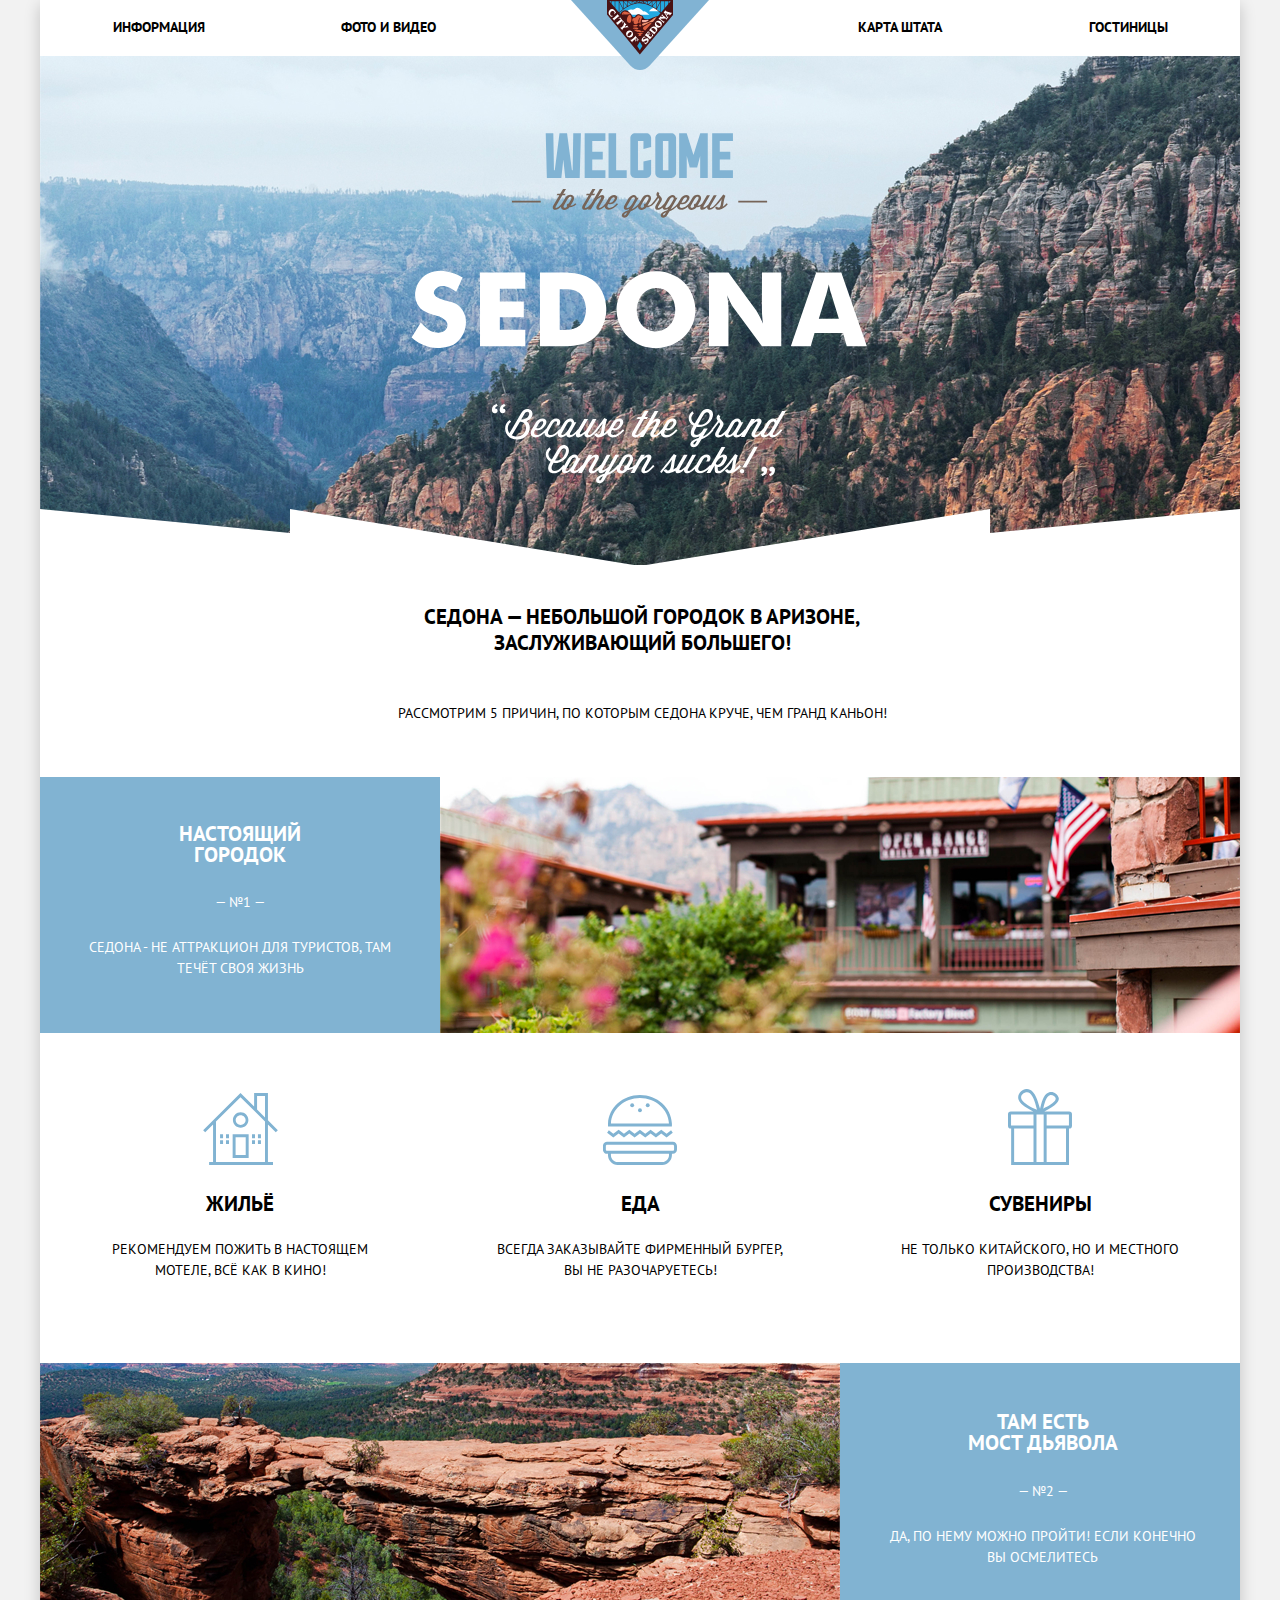
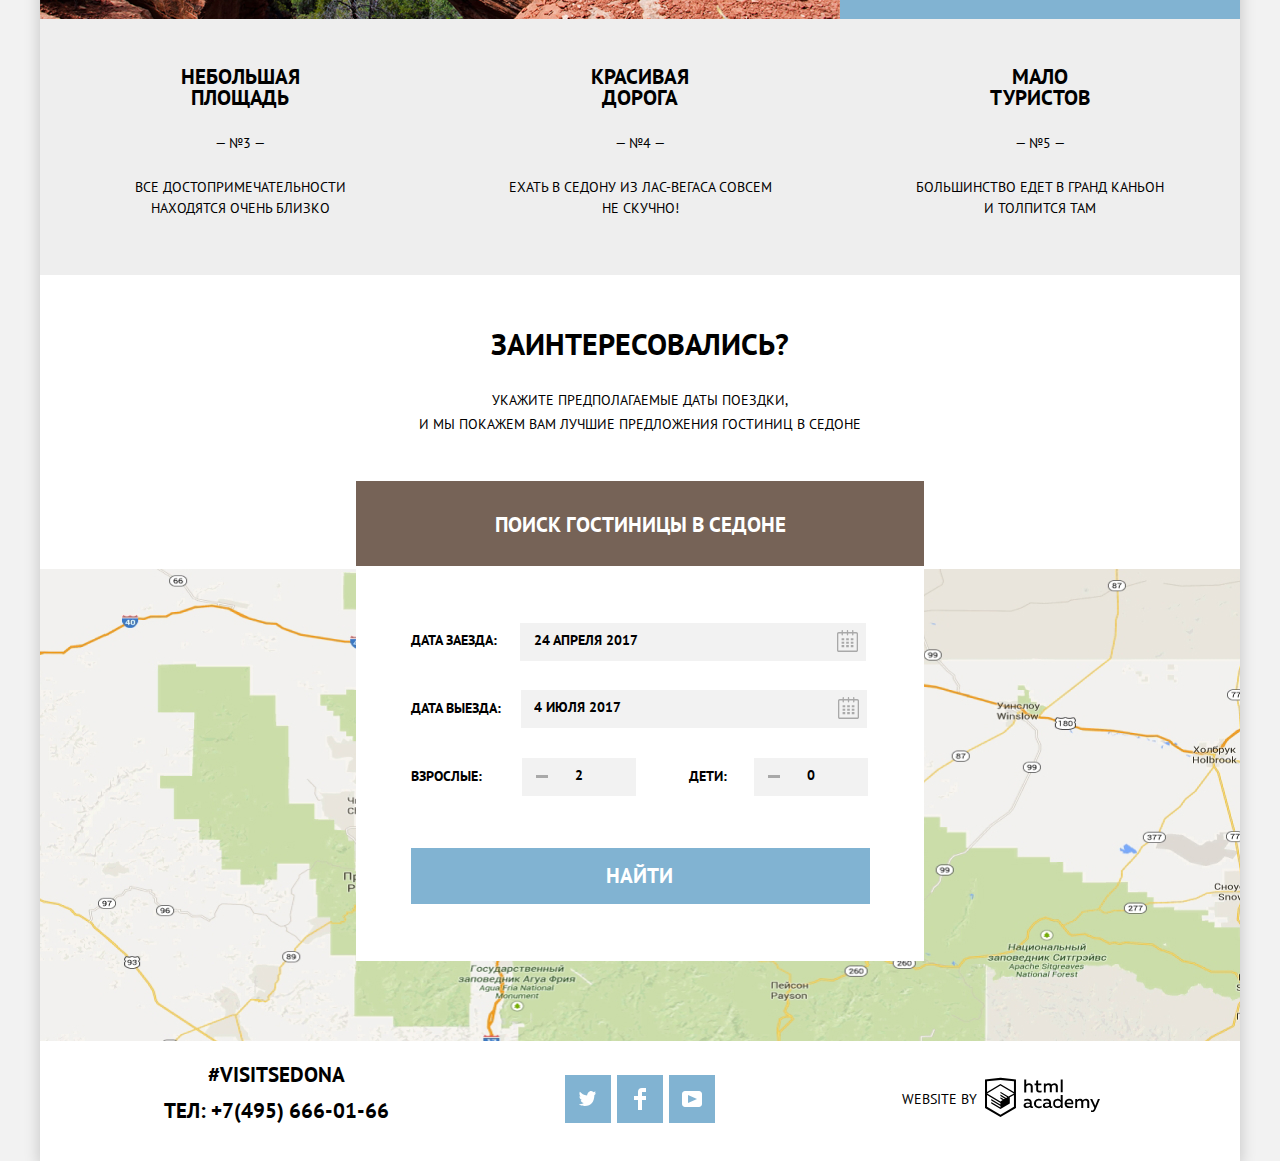
==== commit 67d52392: "правки к защите2" ====
--- a/index.html
+++ b/index.html
@@ -5,7 +5,7 @@
   <meta charset="utf-8">
   <title>HTML Academy: Седона</title>
   <link href="https://fonts.googleapis.com/css2?family=PT+Sans:wght@400;700&display=swap" rel="stylesheet">
-  <link href="normalize.css" rel="stylesheet">
+  <link href="css/normalize.css" rel="stylesheet">
   <link href="css/style1.css" rel="stylesheet">
 </head>
 
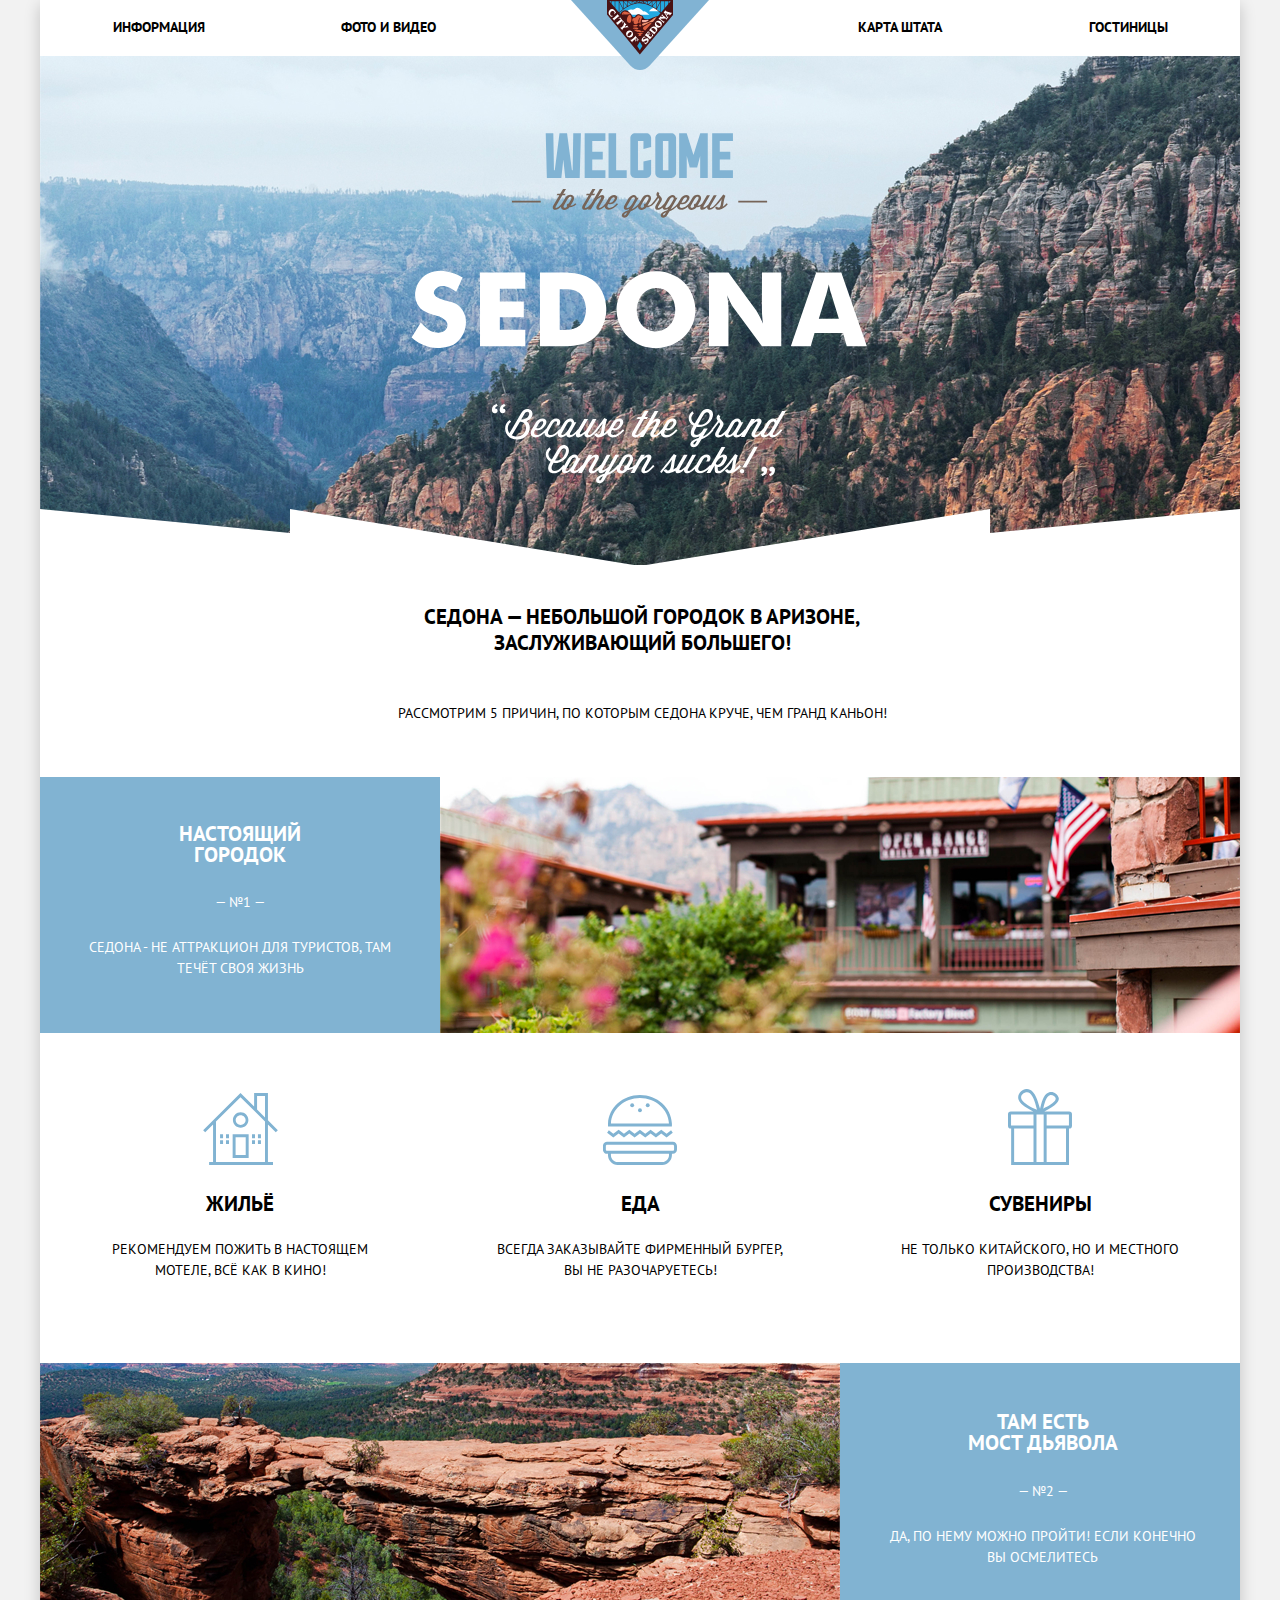
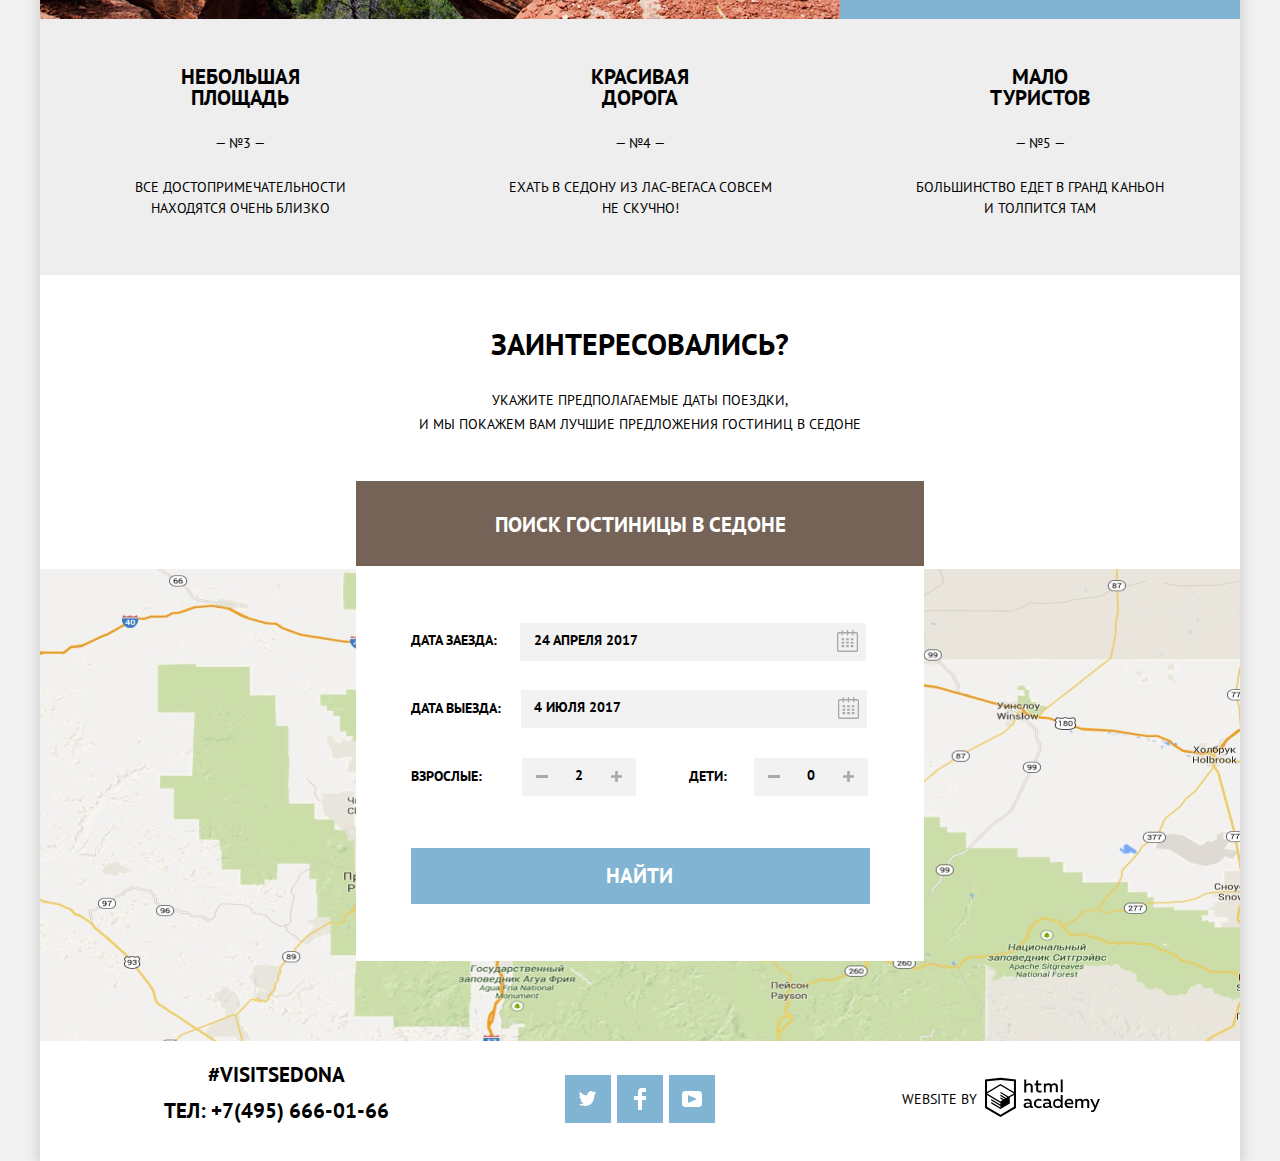
==== commit 8e7b4d9b: "защита" ====
--- a/index.html
+++ b/index.html
@@ -13,7 +13,7 @@
     <header class="main-header">
       <nav class="main-navigation">
         <ul class="nav-list">
-          <li class="nav-item">Информация</a></li>
+          <li class="nav-item">Информация</li>
           <li class="nav-item"><a href="gallery.html">Фото и видео</a></li>
           <li class="nav-item header-item-right"> <a href="map.html">Карта штата</a></li>
           <li class="nav-item header-item-right"><a href="inner.html">Гостиницы</a></li>
@@ -229,7 +229,7 @@
       <div class="from-developer">
         <p>Website by</p>
         <div class="developer">
-          <a href="https://htmlacademy.ru/">
+          <a href="https://htmlacademy.ru/intensive/htmlcss">
             <svg width="115" height="41"  id="Layer_1" data-name="Layer 1"
               xmlns="http://www.w3.org/2000/svg" viewBox="0 0 108.08 36.85">
               <title>logo-htmlacademy-small1</title>
--- a/css/style1.css
+++ b/css/style1.css
@@ -617,24 +617,24 @@
   outline: none;
   flex-shrink: 0;
   padding: 0;
-  background: url("../img/union.svg") 50% no-repeat;
+  background: url("../img/union1.svg") 50% no-repeat;
   margin-right: 0px;
 }
 .minus button:hover,
 .minus button:focus {
-background: url("../img/minushover.svg") 50% no-repeat;
+background: url("../img/minushover1.svg") 50% no-repeat;
 }
 
 .minus button:active {
-  background: url("../img/minusactive.svg") 50% no-repeat;
+  background: url("../img/minusactive1.svg") 50% no-repeat;
 }
 
 .plus button:hover,
 .plus button:focus {
-  background: url("../img/unionhover.svg") 50% no-repeat;
+  background: url("../img/unionhover1.svg") 50% no-repeat;
 }
 .plus button:active {
-background: url("../img/unionactive.svg") 50% no-repeat;
+background: url("../img/unionactive1.svg") 50% no-repeat;
 }
 .minus-wrapper {
   height: 38px;
@@ -1177,7 +1177,7 @@
   display: block;
 }
 .filter-input-checkbox:checked ~  .filter-label .checkbox-square {
-  background-image: url("../img/shapechecked.svg");
+  background-image: url("../img/shapechecked1.svg");
 }
 .filter-option label .checkbox-square:after {
   background-image: url("../img/checkbox-on.svg");
